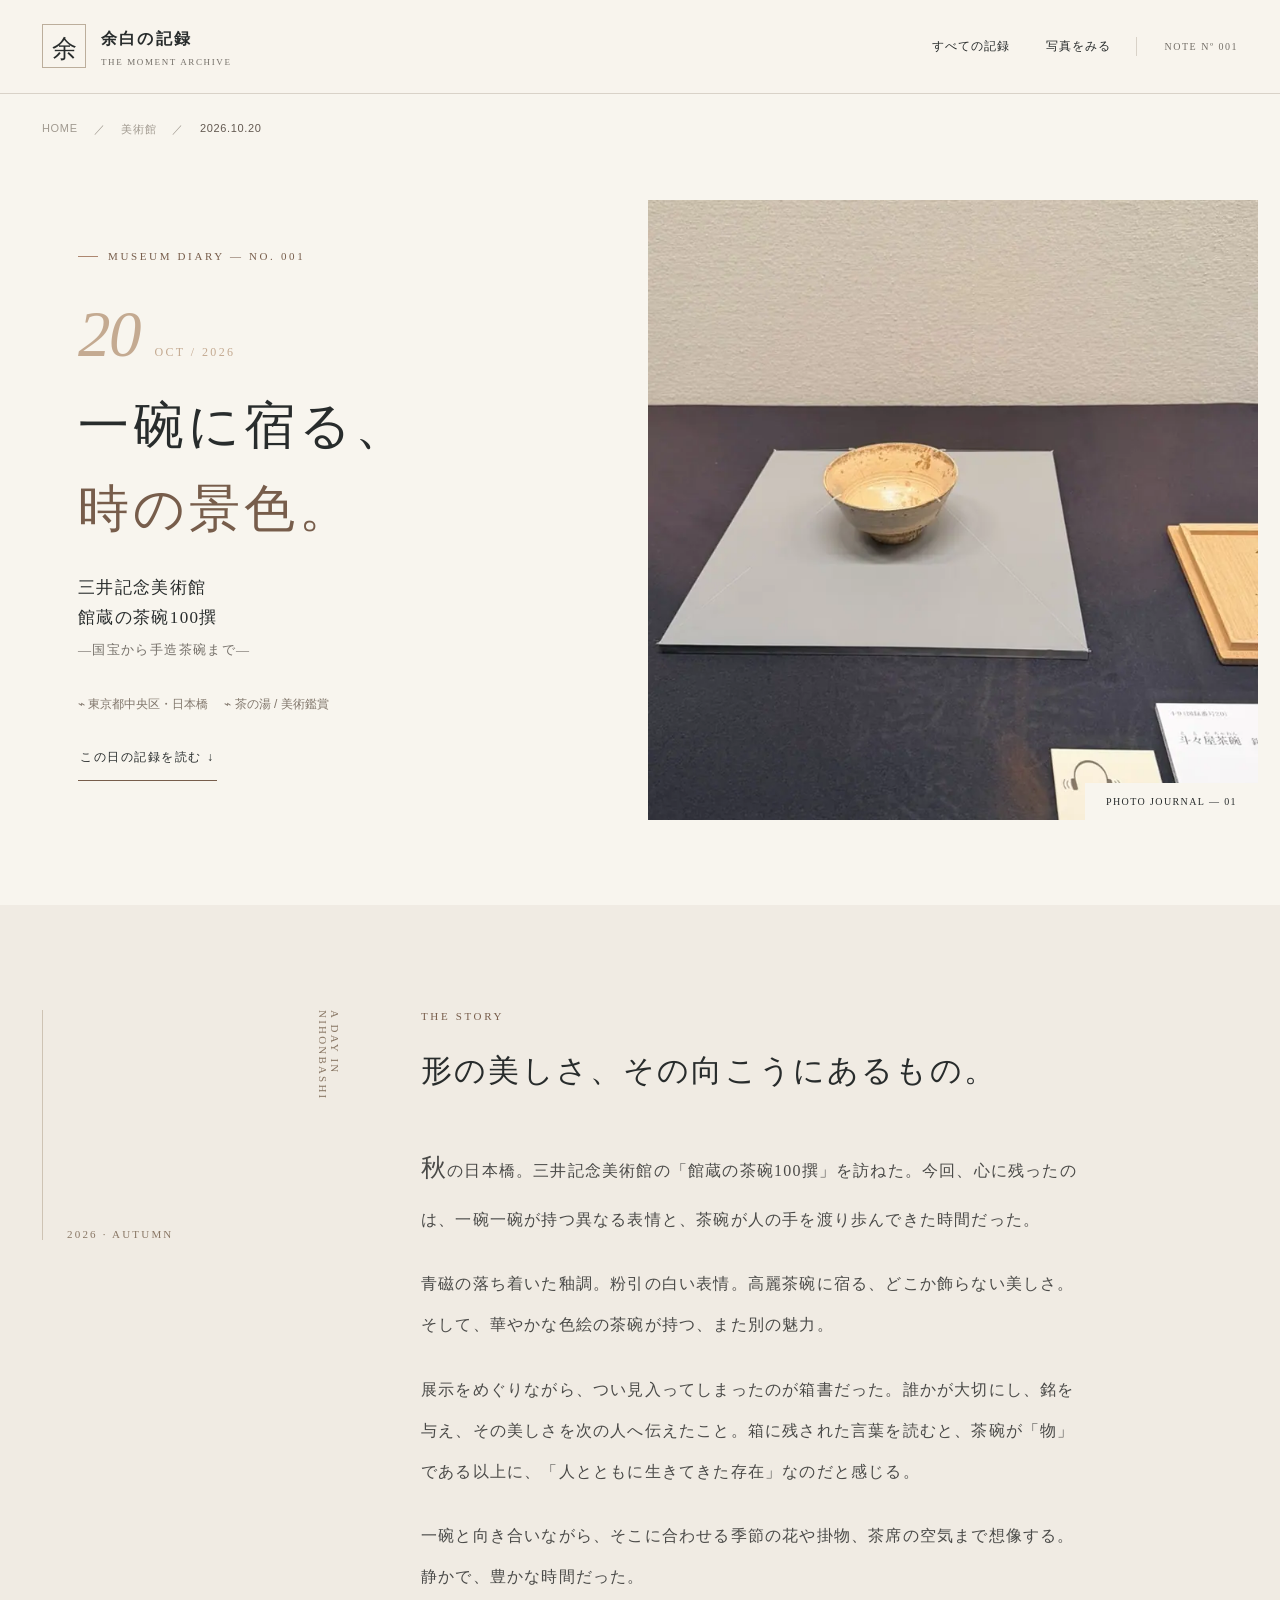
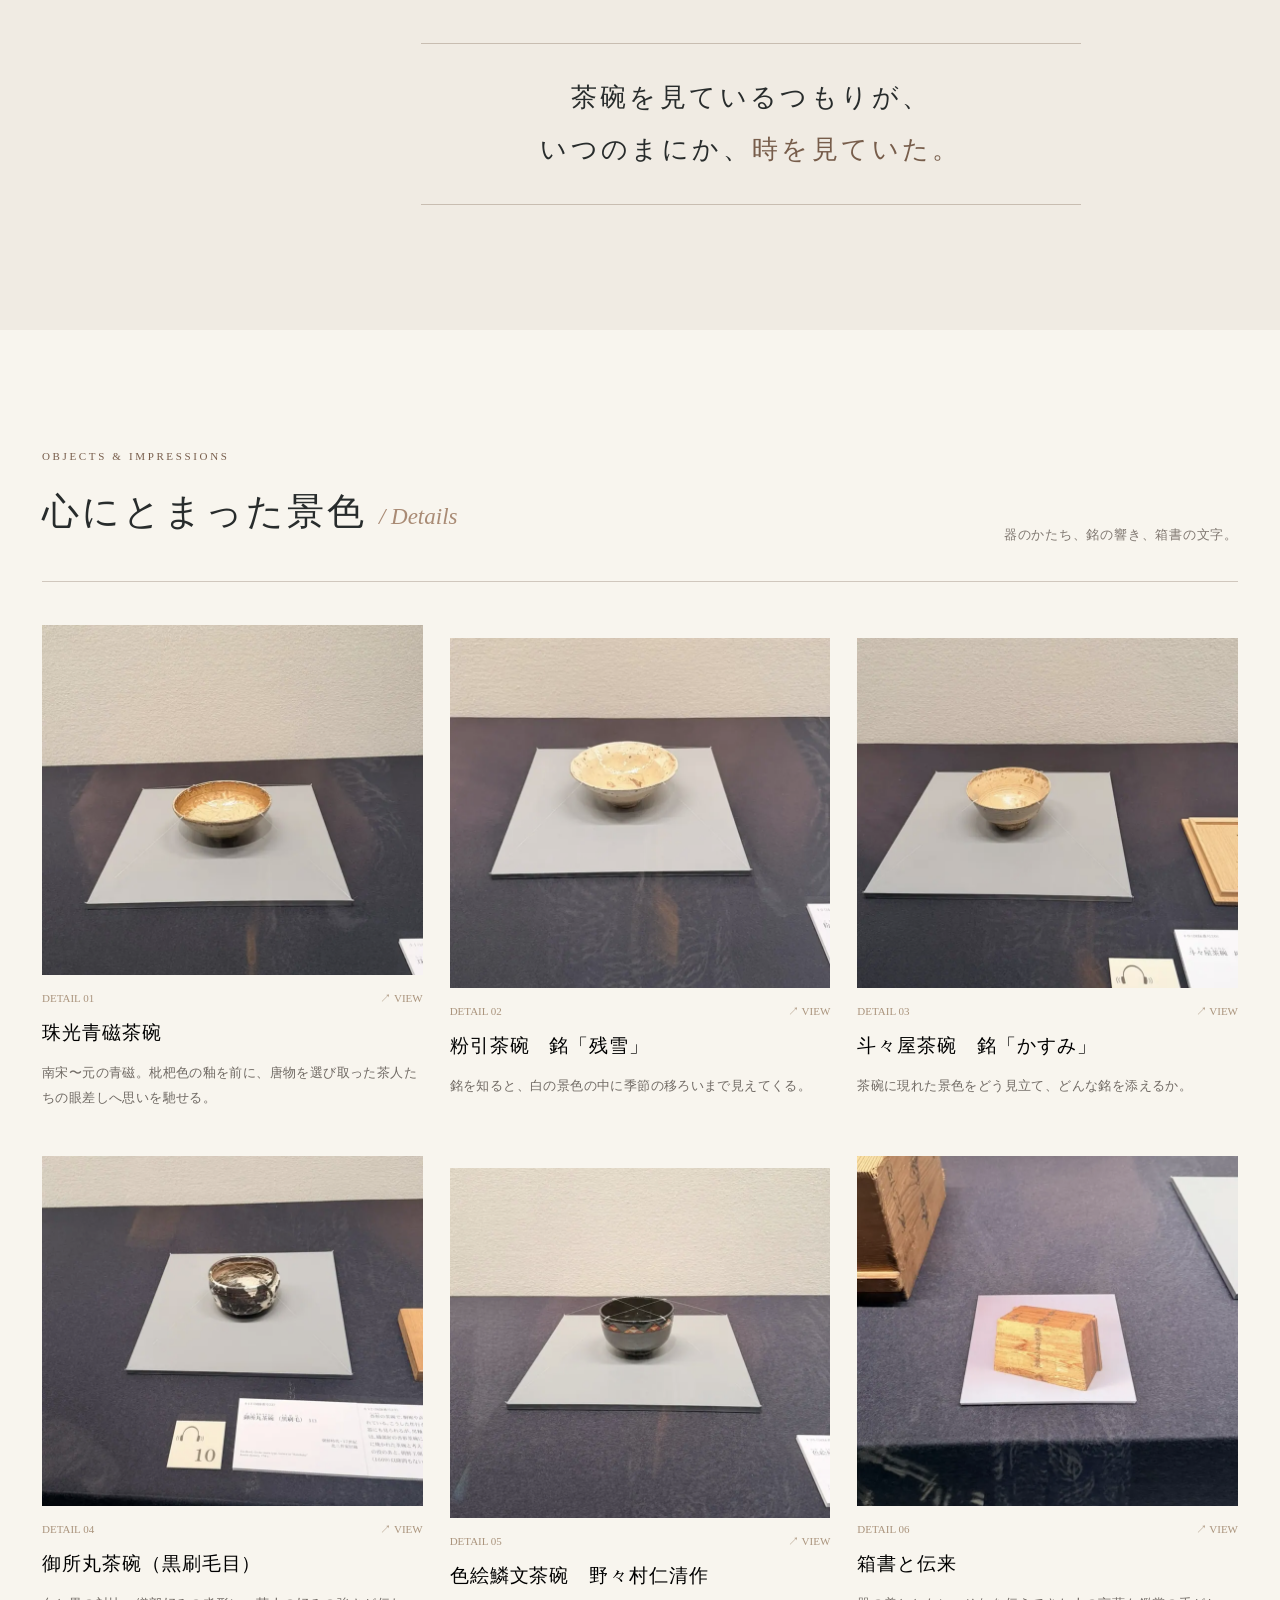
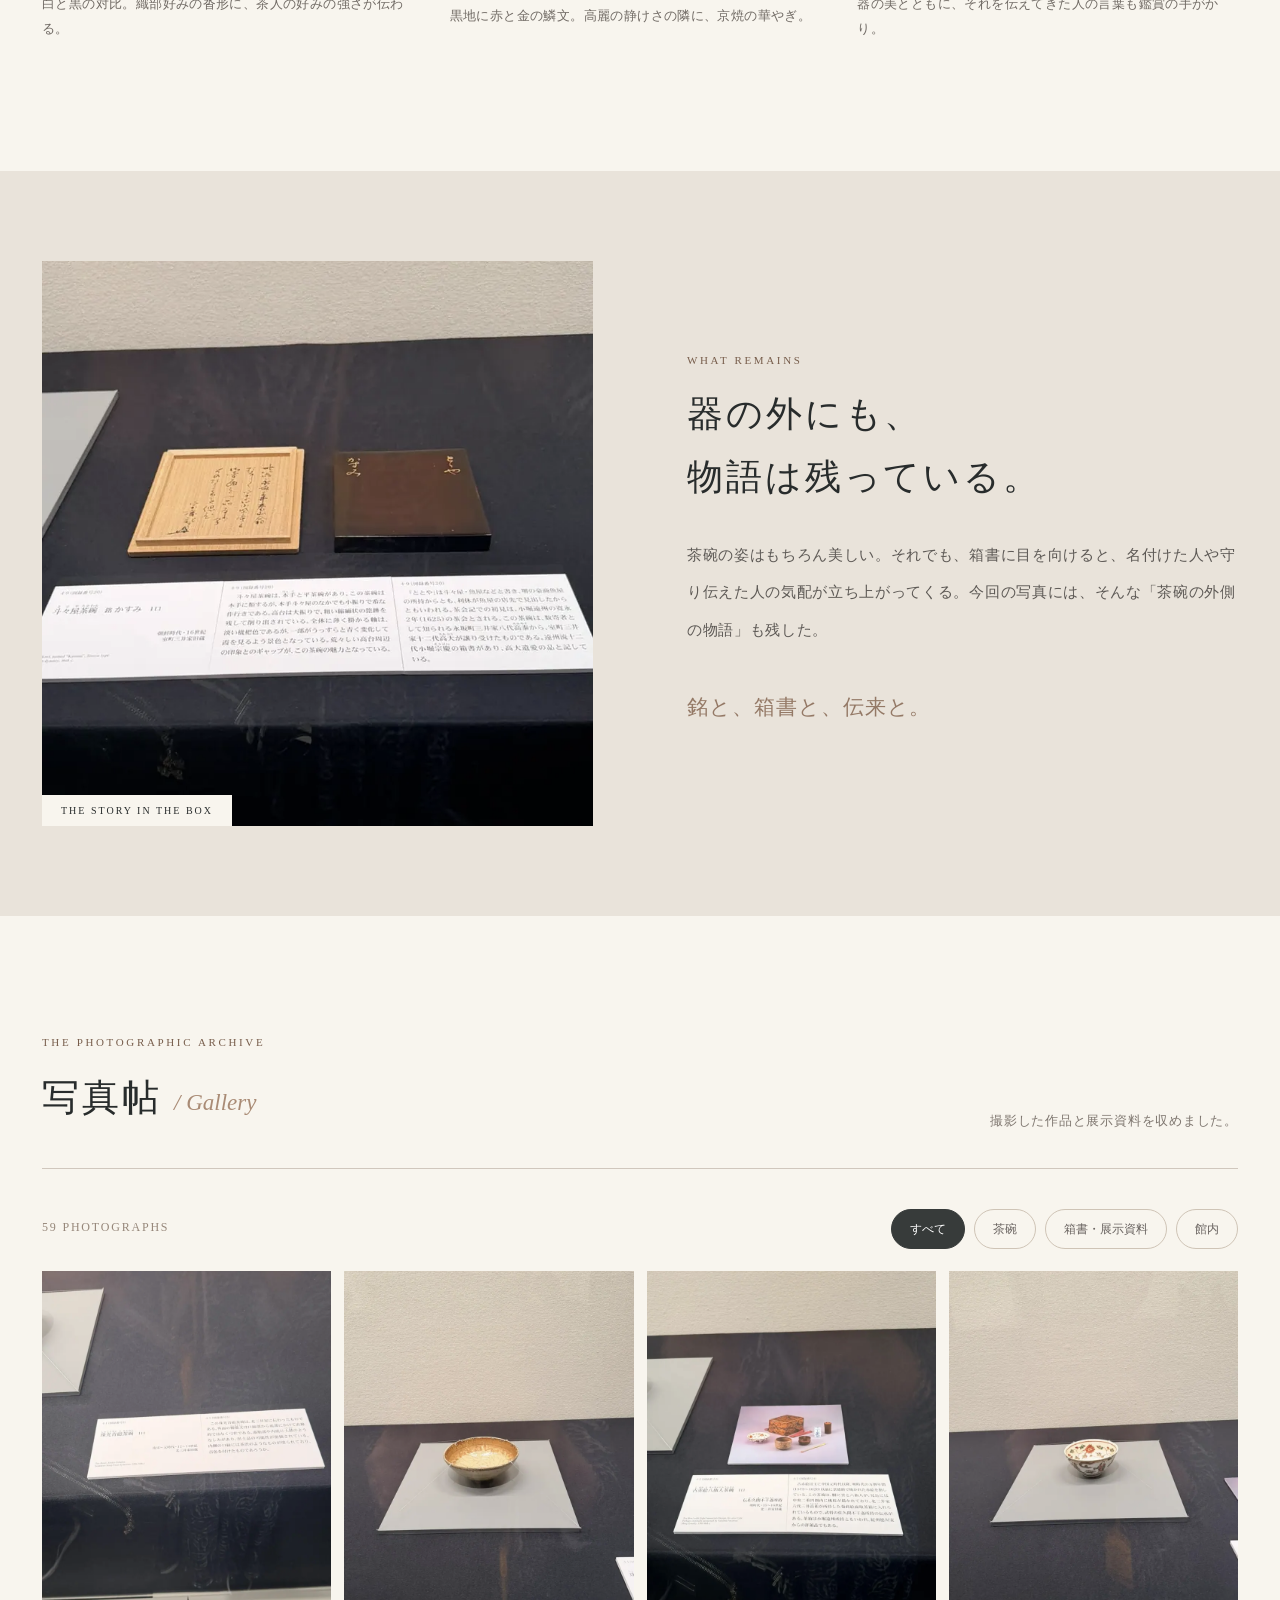
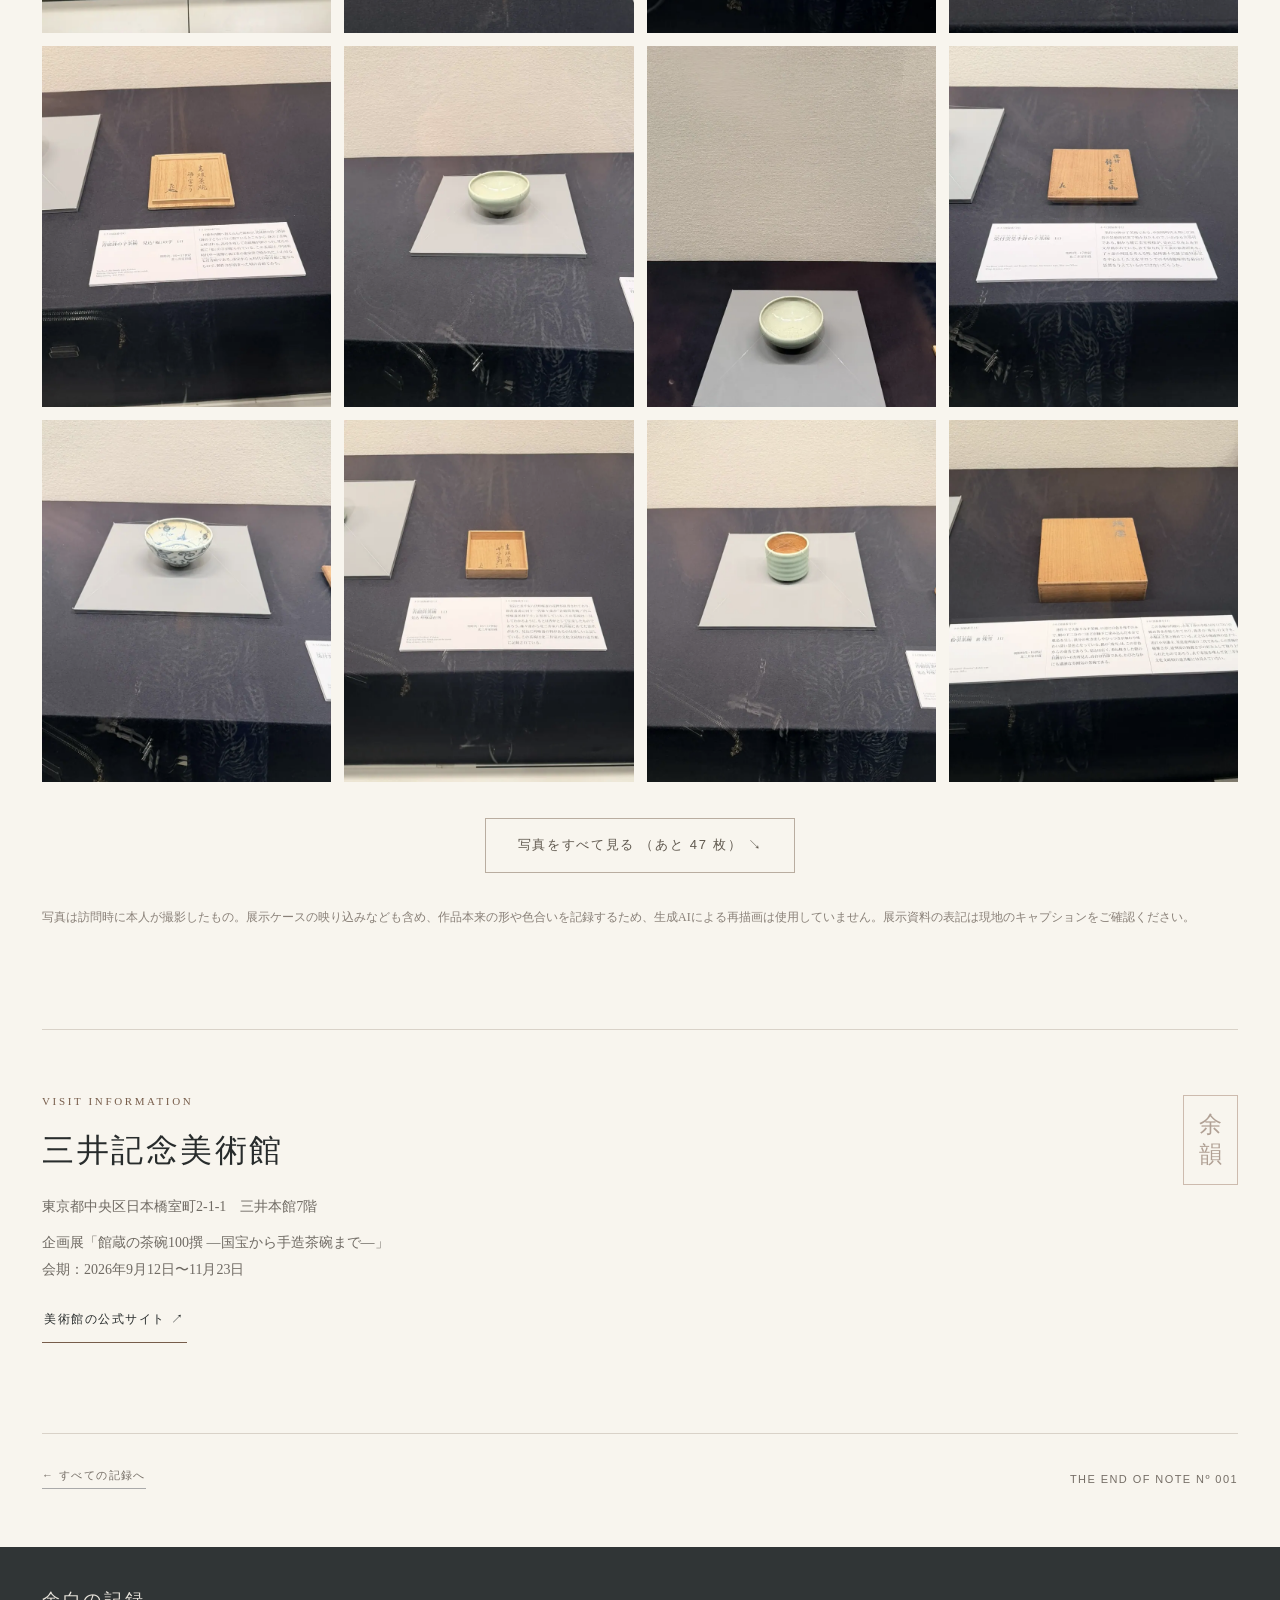
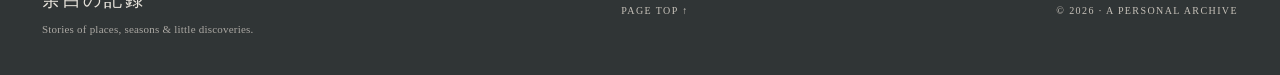
==== stories/mitsui-museum-2026-10-20.html @ 65b45ebf "三井記念美術館 館蔵の茶碗100撰 の訪問記（写真59枚・解説札から作品名を確認） Co-Authored-By: Claude Fable 5.1 <noreply@anthropic.com>" ====
<!doctype html>
<html lang="ja">
<head>
<meta charset="utf-8"><meta name="viewport" content="width=device-width,initial-scale=1">
<meta name="theme-color" content="#f8f5ee">
<meta name="description" content="2026年10月20日、三井記念美術館「館蔵の茶碗100撰」を訪れた日の記録。茶碗の景色と箱書の余韻を写真でたどります。">
<title>三井記念美術館｜一碗に宿る、時の景色。— 余白の記録</title>
<link rel="stylesheet" href="../styles.css">
</head>
<body data-page="story" data-base="../">
<div class="progress-line" aria-hidden="true"></div>
<header class="site-header"><a class="brand" href="../index.html"><span class="brand-mark">余</span><span><b>余白の記録</b><small>THE MOMENT ARCHIVE</small></span></a><nav class="site-nav"><a href="../index.html#records">すべての記録</a><a href="#gallery">写真をみる</a></nav><span class="nav-edition">NOTE Nº 001</span></header>
<main>
 <div class="breadcrumb wrap"><a href="../index.html">HOME</a><span>／</span><a href="../index.html#records">美術館</a><span>／</span><b>2026.10.20</b></div>
 <section class="article-hero wrap"><div class="article-copy"><p class="eyebrow"><span class="eyebrow-rule"></span> MUSEUM DIARY — NO. 001</p><p class="article-date">20 <span>OCT / 2026</span></p><h1>一碗に宿る、<br><em>時の景色。</em></h1><p class="article-subtitle">三井記念美術館<br>館蔵の茶碗100撰<br><span>―国宝から手造茶碗まで―</span></p><div class="article-details"><span>⌁ 東京都中央区・日本橋</span><span>⌁ 茶の湯 / 美術鑑賞</span></div><a class="ink-link" href="#essay">この日の記録を読む ↓</a></div><div class="article-cover"><img src="../assets/design/hero.webp" alt="茶碗の佇まいを写した美術館の写真"><span class="photo-index">PHOTO JOURNAL — 01</span></div></section>
 <section class="essay-section" id="essay"><div class="essay-inner wrap"><aside class="essay-aside"><span class="vertical-label">A DAY IN NIHONBASHI</span><span>2026 · AUTUMN</span></aside><article class="essay-text"><p class="overline">THE STORY</p><h2>形の美しさ、その向こうにあるもの。</h2><p class="drop">秋の日本橋。三井記念美術館の「館蔵の茶碗100撰」を訪ねた。今回、心に残ったのは、一碗一碗が持つ異なる表情と、茶碗が人の手を渡り歩んできた時間だった。</p><p>青磁の落ち着いた釉調。粉引の白い表情。高麗茶碗に宿る、どこか飾らない美しさ。そして、華やかな色絵の茶碗が持つ、また別の魅力。</p><p>展示をめぐりながら、つい見入ってしまったのが箱書だった。誰かが大切にし、銘を与え、その美しさを次の人へ伝えたこと。箱に残された言葉を読むと、茶碗が「物」である以上に、「人とともに生きてきた存在」なのだと感じる。</p><p>一碗と向き合いながら、そこに合わせる季節の花や掛物、茶席の空気まで想像する。静かで、豊かな時間だった。</p><blockquote>茶碗を見ているつもりが、<br>いつのまにか、<em>時を見ていた。</em></blockquote></article></div></section>
 <section class="highlights wrap" id="highlights"><div class="section-top"><div><p class="overline">OBJECTS & IMPRESSIONS</p><h2>心にとまった景色 <span class="latin-italic">/ Details</span></h2></div><p class="section-note">器のかたち、銘の響き、箱書の文字。</p></div><div id="highlightGrid" class="highlight-grid"></div></section>
 <section class="quiet-interlude"><div class="wrap interlude-inner"><div class="interlude-photo"><img src="../assets/design/box.webp" alt="展示されていた箱書と解説"><span>THE STORY IN THE BOX</span></div><div class="interlude-copy"><p class="overline">WHAT REMAINS</p><h2>器の外にも、<br>物語は残っている。</h2><p>茶碗の姿はもちろん美しい。それでも、箱書に目を向けると、名付けた人や守り伝えた人の気配が立ち上がってくる。今回の写真には、そんな「茶碗の外側の物語」も残した。</p><p class="interlude-calligraphy">銘と、箱書と、伝来と。</p></div></div></section>
 <section class="gallery-section wrap" id="gallery"><div class="section-top"><div><p class="overline">THE PHOTOGRAPHIC ARCHIVE</p><h2>写真帖 <span class="latin-italic">/ Gallery</span></h2></div><p class="section-note">撮影した作品と展示資料を収めました。</p></div><div class="gallery-topline"><p><span id="photoCount">—</span> PHOTOGRAPHS</p><div class="category-nav gallery-filters" id="galleryFilters" role="group" aria-label="写真を絞り込み"><button class="pill active" data-photo-filter="all" aria-pressed="true">すべて</button><button class="pill" data-photo-filter="bowl" aria-pressed="false">茶碗</button><button class="pill" data-photo-filter="box" aria-pressed="false">箱書・展示資料</button><button class="pill" data-photo-filter="place" aria-pressed="false">館内</button></div></div><div id="galleryGrid" class="gallery-grid"></div><button id="showAllPhotos" type="button" class="load-more">写真をすべて見る <span id="remainingCount"></span> ↘</button><p class="gallery-note">写真は訪問時に本人が撮影したもの。展示ケースの映り込みなども含め、作品本来の形や色合いを記録するため、生成AIによる再描画は使用していません。展示資料の表記は現地のキャプションをご確認ください。</p></section>
 <section class="visit-foot wrap"><div><p class="overline">VISIT INFORMATION</p><h2>三井記念美術館</h2><p>東京都中央区日本橋室町2-1-1　三井本館7階</p><p>企画展「館蔵の茶碗100撰 ―国宝から手造茶碗まで―」<br>会期：2026年9月12日〜11月23日</p><a class="ink-link" href="https://www.mitsui-museum.jp/" target="_blank" rel="noopener noreferrer">美術館の公式サイト ↗</a></div><p class="visit-hanko">余<br>韻</p></section>
 <nav class="article-bottom-nav wrap" aria-label="記事ナビゲーション"><a href="../index.html#records">← すべての記録へ</a><span>THE END OF NOTE Nº 001</span></nav>
</main>
<footer class="site-footer"><div class="wrap footer-inner"><div><b>余白の記録</b><p>Stories of places, seasons & little discoveries.</p></div><a href="#" onclick="window.scrollTo({top:0,behavior:'smooth'});return false">PAGE TOP ↑</a><small>© 2026 · A PERSONAL ARCHIVE</small></div></footer>
<dialog id="photoDialog" class="photo-dialog" aria-label="写真を拡大して見る"><div class="dialog-shell"><div class="dialog-top"><span id="lightboxCaption">PHOTO</span><button id="closeDialog" type="button" class="dialog-close" aria-label="閉じる">✕</button></div><div class="dialog-photo"><button type="button" id="previousPhoto" class="nav-photo prev" aria-label="前の写真">‹</button><img id="lightboxImage" alt="拡大写真"><button type="button" id="nextPhoto" class="nav-photo next" aria-label="次の写真">›</button></div><div class="dialog-bottom"><p id="lightboxTitle"></p><span id="lightboxNumber"></span></div></div></dialog>
<script src="../data/entries.js"></script><script src="../app.js"></script>
</body></html>
---- styles.css ----
@charset "UTF-8";
:root{--paper:#f8f5ee;--paper-dim:#f0ebe2;--ink:#282c2c;--muted:#746f68;--brown:#775d4b;--wine:#574d55;--line:#d9d2c8;--accent:#ad8770;--serif:"Hiragino Mincho ProN","Yu Mincho","Noto Serif JP",serif;--sans:"Hiragino Kaku Gothic ProN","Yu Gothic",Meiryo,sans-serif;--max:1216px}
*{box-sizing:border-box}html{scroll-behavior:smooth}body{margin:0;background:var(--paper);color:var(--ink);font-family:var(--sans);font-size:15px;line-height:1.9;-webkit-font-smoothing:antialiased}img{display:block;max-width:100%}a{color:inherit;text-decoration:none}button{font:inherit}button:focus-visible,a:focus-visible{outline:2px solid var(--brown);outline-offset:5px}h1,h2,h3,p,figure{margin:0}h1,h2,h3{font-family:var(--serif);font-weight:500}::selection{background:#ddcab5}em{font-style:normal;color:var(--brown)}.wrap{width:min(calc(100% - 84px),var(--max));margin-inline:auto}.progress-line{position:fixed;height:2px;background:var(--accent);width:0;left:0;top:0;z-index:200;transition:width .15s ease}
.site-header{height:94px;padding-inline:max(42px,calc((100vw - var(--max))/2));display:flex;align-items:center;gap:22px;border-bottom:1px solid var(--line);background:rgba(248,245,238,.95);position:relative;z-index:5}.brand{display:flex;align-items:center;gap:15px}.brand-mark{font-family:var(--serif);font-size:25px;width:44px;height:44px;border:1px solid #bcae9c;display:grid;place-items:center}.brand b{display:block;font-family:var(--serif);font-weight:600;letter-spacing:.14em;font-size:16px;white-space:nowrap}.brand small{font-family:Georgia,serif;font-size:9px;letter-spacing:.18em;display:block;line-height:1.3;color:var(--muted);margin-top:2px}.site-nav{margin-left:auto;display:flex;gap:36px;font-size:12px;letter-spacing:.08em}.site-nav a:hover{color:var(--brown)}.nav-edition{border-left:1px solid var(--line);padding-left:28px;margin-left:3px;font-size:10px;letter-spacing:.15em;color:var(--muted);font-family:Georgia,serif;white-space:nowrap}.eyebrow,.overline{letter-spacing:.24em;color:var(--brown);font:11px Georgia,serif}.eyebrow{display:flex;align-items:center;gap:10px}.eyebrow-rule{width:20px;height:1px;background:var(--accent)}.hero-script,.latin-italic{font-style:italic;font-family:Georgia,"Times New Roman",serif;font-weight:400;color:#a98b75}
.home-hero{display:grid;grid-template-columns:1.05fr .95fr;gap:70px;align-items:center;padding-block:86px 95px;min-height:666px}.hero-copy{padding-left:45px}.hero-script{font-size:18px;margin-top:60px;margin-bottom:17px}.hero-copy h1{font-size:clamp(35px,3.65vw,54px);line-height:1.7;letter-spacing:.08em;white-space:nowrap}.hero-copy h1 em{border-bottom:1px solid #c6ab98;padding-bottom:6px}.hero-lead{font-family:var(--serif);font-size:15px;line-height:2.45;color:#676560;margin-top:34px;letter-spacing:.075em}.ink-link{display:inline-flex;align-items:center;gap:40px;border-bottom:1px solid var(--brown);padding:4px 2px 11px;font-size:12px;letter-spacing:.13em;margin-top:39px}.ink-link:hover{gap:50px;transition:gap .2s}.hero-picture{position:relative;padding:17px 18px 0 0}.hero-picture:before{content:"";position:absolute;top:0;bottom:40px;left:18px;right:0;border:1px solid #cabfaf;z-index:-1}.hero-picture img{width:100%;height:505px;object-fit:cover;object-position:center 49%;filter:saturate(.82)}.hero-picture figcaption{display:flex;justify-content:space-between;font:10px Georgia,serif;color:var(--muted);letter-spacing:.16em;margin-top:16px}
.soft-rule{display:flex;align-items:center;justify-content:space-between;color:#ab9c8f;font-family:var(--serif);font-size:11px;letter-spacing:.24em;border-top:1px solid var(--line);padding-top:11px}.soft-rule span:nth-child(2){font-size:16px}.intro-section{display:grid;grid-template-columns:1fr 2fr;gap:60px;padding-block:115px 130px}.intro-section h2{font-size:clamp(30px,3vw,43px);line-height:1.7;letter-spacing:.11em}.intro-section p:last-child{font-family:var(--serif);color:var(--muted);line-height:2.3;letter-spacing:.06em;max-width:660px;margin-top:24px}.archive-section{background:var(--paper-dim);padding-block:100px 120px}.section-top{display:flex;align-items:end;justify-content:space-between;gap:20px;border-bottom:1px solid #d0c7bd;padding-bottom:34px}.section-top h2{font-size:37px;letter-spacing:.08em;margin-top:15px}.section-top h2 span{font-size:23px;letter-spacing:0}.section-note{color:#7f7770;font-family:var(--serif);font-size:13px;letter-spacing:.06em}.category-nav{display:flex;gap:9px;flex-wrap:wrap;padding-block:25px 40px}.pill{border:1px solid #cfc4b6;background:transparent;color:#68625f;padding:8px 18px;cursor:pointer;border-radius:50px;font-size:12px;min-height:38px}.pill:hover,.pill.active{background:#373b3a;color:#fff;border-color:#373b3a}.pill .count{font:10px Georgia,serif;margin-left:9px;opacity:.6}.story-cards{display:grid;grid-template-columns:minmax(0,1fr);gap:28px}.story-card{display:grid;grid-template-columns:52% 48%;background:#faf7f0;min-height:438px;border:1px solid #ddd6ce;overflow:hidden;transition:transform .25s,box-shadow .25s}.story-card:hover{transform:translateY(-4px);box-shadow:0 16px 36px #453d3520}.story-card-image{overflow:hidden;position:relative}.story-card-image:after{content:"";position:absolute;inset:0;border:10px solid #fff0;pointer-events:none}.story-card img{width:100%;height:100%;object-fit:cover;object-position:center;filter:saturate(.85);transition:transform .7s}.story-card:hover img{transform:scale(1.04)}.story-card-copy{padding:48px 54px;display:flex;flex-direction:column;justify-content:center}.story-number{font:11px Georgia,serif;letter-spacing:.13em;color:var(--brown)}.story-card h3{font-size:35px;letter-spacing:.06em;margin-top:21px;line-height:1.6}.story-card-sub{font-family:var(--serif);color:#766e67;margin-top:5px;font-size:14px}.story-card-excerpt{color:#77716b;margin-top:27px;font:14px/2 var(--serif)}.story-card-bottom{display:flex;align-items:center;justify-content:space-between;margin-top:40px;border-top:1px solid var(--line);padding-top:18px;font:11px Georgia,serif;letter-spacing:.12em}.story-card-bottom span:last-child{font-size:24px;color:var(--brown)}.empty-state{text-align:center;background:var(--paper);padding:80px 20px;border:1px solid var(--line)}.empty-state span{font-size:34px;color:#b8a390}.empty-state p{font-family:var(--serif);font-size:23px;margin:12px}.empty-state small{color:var(--muted)}.next-section{display:flex;align-items:center;gap:50px;padding-block:110px 120px}.next-symbol{width:115px;height:115px;border:1px solid #bcb1a6;border-radius:50%;display:grid;place-items:center;font-size:36px;color:#af9986;flex:none}.next-section h2{margin:9px 0 8px;font-size:29px}.next-section p:last-child{color:var(--muted);font-family:var(--serif)}.next-number{margin-left:auto;color:#bdac9d;font:italic 34px Georgia,serif}.site-footer{background:#303536;color:#e8e4dc;padding-block:40px}.footer-inner{display:flex;justify-content:space-between;align-items:center;gap:15px}.footer-inner b{font:18px var(--serif);letter-spacing:.15em}.footer-inner p{font:11px Georgia,serif;color:#aba8a3;margin-top:7px;letter-spacing:.02em}.footer-inner a,.footer-inner small{font:10px Georgia,serif;letter-spacing:.14em;color:#c6c1b9}
.breadcrumb{display:flex;gap:16px;padding-block:28px;font:11px Georgia,var(--sans),sans-serif;letter-spacing:.06em;color:#a19a90}.breadcrumb b{font-weight:400;color:#635951}.article-hero{display:grid;grid-template-columns:49% 51%;gap:20px;min-height:615px;padding-block:35px 85px}.article-copy{padding:50px 20px 20px 36px}.article-date{font:italic 65px Georgia,serif;letter-spacing:-.025em;color:#c4aa91;margin-top:40px;line-height:1}.article-date span{font:12px Georgia,serif;letter-spacing:.2em;font-style:normal}.article-copy h1{font-size:clamp(37px,4vw,57px);line-height:1.62;letter-spacing:.08em;margin:18px 0 22px}.article-subtitle{font-family:var(--serif);font-size:17px;line-height:1.8;letter-spacing:.08em}.article-subtitle span{font-size:13px;color:var(--muted)}.article-details{display:flex;gap:16px;margin-top:28px;flex-wrap:wrap;color:#80766b;font-size:12px}.article-copy .ink-link{margin-top:27px}.article-cover{position:relative;align-self:stretch;max-height:620px}.article-cover img{width:100%;height:100%;object-fit:cover;object-position:center 47%}.photo-index{position:absolute;bottom:0;right:0;background:var(--paper);padding:13px 21px;font:10px Georgia,serif;letter-spacing:.14em}
.essay-section{background:#f0ebe3;padding:105px 0 125px}.essay-inner{display:grid;grid-template-columns:25% 1fr;gap:80px}.essay-aside{border-left:1px solid #cec3b4;display:flex;flex-direction:column;justify-content:space-between;padding-left:24px;font:11px Georgia,serif;letter-spacing:.2em;color:#897765;max-height:230px}.vertical-label{writing-mode:vertical-rl;height:125px}.essay-text{max-width:760px;padding-right:100px}.essay-text h2{font-size:31px;letter-spacing:.07em;margin:20px 0 35px}.essay-text>p:not(.overline){font-family:var(--serif);font-size:16px;line-height:2.55;color:#4a4a48;letter-spacing:.075em;margin-bottom:24px}.essay-text .drop:first-letter{font-size:25px}.essay-text blockquote{margin:45px 0 0;padding:28px 10px;border-top:1px solid #c8bdb1;border-bottom:1px solid #c8bdb1;text-align:center;font:26px/2 var(--serif);letter-spacing:.13em}.highlights{padding-block:120px 130px}.highlight-grid{display:grid;grid-template-columns:repeat(3,1fr);gap:45px 27px;padding-top:43px}.highlight-card{cursor:pointer}.highlight-media{height:350px;overflow:hidden;background:#ede6de}.highlight-media img{width:100%;height:100%;object-fit:cover;transition:transform .5s;filter:saturate(.9)}.highlight-card:hover img{transform:scale(1.05)}.highlight-meta{display:flex;justify-content:space-between;gap:10px;align-items:baseline;margin-top:16px;color:#aa947d;font:11px Georgia,serif}.highlight-title{font-size:19px;margin:9px 0 10px;letter-spacing:.05em}.highlight-desc{font:13px/1.9 var(--serif);color:#706a64;letter-spacing:.03em}.quiet-interlude{background:#e9e3da;padding-block:90px}.interlude-inner{display:grid;grid-template-columns:1fr 1fr;gap:94px;align-items:center}.interlude-photo{position:relative}.interlude-photo img{width:100%;max-height:565px;object-fit:cover;filter:saturate(.82)}.interlude-photo span{position:absolute;bottom:0;left:0;background:var(--paper);padding:10px 19px;font:10px Georgia,serif;letter-spacing:.2em}.interlude-copy h2{font-size:36px;line-height:1.75;letter-spacing:.08em;margin:17px 0 28px}.interlude-copy>p:not(.overline){font:15px/2.5 var(--serif);letter-spacing:.045em;color:#5d5955}.interlude-copy .interlude-calligraphy{margin-top:32px;font-size:21px!important;color:#947966!important}
.gallery-section{padding-block:120px 100px}.gallery-topline{display:flex;align-items:center;justify-content:space-between;gap:16px;margin-top:15px}.gallery-topline>p{font:12px Georgia,serif;letter-spacing:.15em;color:#96877a}.gallery-filters{padding-bottom:22px}.gallery-grid{display:grid;grid-template-columns:repeat(4,1fr);gap:13px}.gallery-tile{border:0;background:#eee8df;cursor:pointer;padding:0;text-align:left;overflow:hidden;position:relative;aspect-ratio:4/5;display:block}.gallery-tile img{width:100%;height:100%;object-fit:cover;filter:saturate(.87);transition:transform .4s}.gallery-tile:hover img{transform:scale(1.05)}.gallery-tile .tile-caption{position:absolute;bottom:0;left:0;right:0;padding:45px 14px 12px;background:linear-gradient(transparent,#151515b5);color:#fff;font-size:11px;line-height:1.6;opacity:0;transition:opacity .2s}.gallery-tile:hover .tile-caption,.gallery-tile:focus-visible .tile-caption{opacity:1}.gallery-tile:after{content:'↗';position:absolute;right:13px;top:10px;color:#fff;text-shadow:0 1px 2px #333;opacity:0;transition:opacity .2s}.gallery-tile:hover:after{opacity:1}.load-more{display:block;margin:36px auto 0;border:1px solid #b9ada0;background:transparent;color:#60594f;font-size:13px;letter-spacing:.13em;padding:14px 32px;cursor:pointer}.load-more:hover{background:var(--ink);color:white}.gallery-note{font:12px/2 var(--serif);margin-top:32px;color:#898078}.visit-foot{display:flex;justify-content:space-between;gap:20px;border-top:1px solid var(--line);padding-block:65px 90px}.visit-foot h2{font-size:32px;letter-spacing:.08em;margin:13px 0}.visit-foot p:not(.overline){font:14px/1.9 var(--serif);color:#6f6a63;margin-bottom:10px}.visit-foot .ink-link{margin-top:11px}.visit-hanko{font:23px/1.3 var(--serif)!important;color:#b0a094!important;border:1px solid #cdbbae;padding:14px 15px;align-self:start}.article-bottom-nav{display:flex;justify-content:space-between;align-items:center;border-top:1px solid var(--line);padding-block:34px 58px;font:11px Georgia,var(--sans),sans-serif;color:#756e66;letter-spacing:.13em}.article-bottom-nav a{border-bottom:1px solid #aaa;padding-bottom:5px}
.photo-dialog{position:fixed;inset:0;max-width:100vw;max-height:100vh;width:100%;height:100%;border:none;padding:0;background:#201f20f5;color:#f5f1e9}.photo-dialog::backdrop{background:#111d}.dialog-shell{height:100%;display:flex;flex-direction:column;padding:16px 40px 18px;gap:10px}.dialog-top,.dialog-bottom{display:flex;justify-content:space-between;align-items:center}.dialog-top{font:11px Georgia,serif;letter-spacing:.13em;color:#ddd4c9}.dialog-close{color:#fff;background:transparent;font-size:22px;border:0;cursor:pointer;padding:5px 12px}.dialog-photo{display:flex;align-items:center;justify-content:center;flex:1;min-height:0;gap:20px}.dialog-photo img{height:100%;max-height:calc(100vh - 140px);width:auto;max-width:calc(100vw - 190px);object-fit:contain}.nav-photo{font:45px Georgia,serif;color:white;background:transparent;border:0;cursor:pointer;padding:10px}.dialog-bottom p{font-family:var(--serif);font-size:13px}.dialog-bottom span{font:12px Georgia,serif;color:#c8beb3}
@media(min-width:1600px){.home-hero{min-height:760px}}@media(max-width:1000px){.wrap{width:min(calc(100% - 50px),var(--max))}.site-header{padding-inline:25px}.hero-copy{padding-left:0}.home-hero{gap:34px}.hero-copy h1{font-size:34px}.hero-picture img{height:435px}.story-card-copy{padding:30px}.article-copy{padding-left:0}.essay-text{padding-right:0}.interlude-inner{gap:40px}.gallery-grid{grid-template-columns:repeat(3,1fr)}}
@media(max-width:700px){.wrap{width:calc(100% - 38px)}.site-header{height:78px;padding-inline:19px}.brand-mark{width:39px;height:39px;font-size:21px}.brand b{font-size:13px}.brand small{font-size:8px}.site-nav{gap:17px;font-size:11px}.site-nav a:first-child{display:none}.nav-edition{display:none}.home-hero{display:flex;flex-direction:column;gap:42px;min-height:unset;padding:49px 0 45px}.hero-copy{width:100%}.eyebrow{font-size:9px;letter-spacing:.15em}.hero-script{margin:36px 0 12px;font-size:16px}.hero-copy h1{font-size:clamp(28px,7vw,41px);line-height:1.68;letter-spacing:.035em;white-space:normal}.hero-lead{margin-top:20px;font-size:13px;line-height:2.2}.hero-picture{width:100%;padding:10px 11px 0 0}.hero-picture img{height:auto;aspect-ratio:1.08;object-fit:cover}.hero-picture:before{left:11px;bottom:26px}.soft-rule{font-size:9px}.intro-section{grid-template-columns:1fr;gap:20px;padding-block:80px}.intro-section h2{font-size:29px}.intro-section p:last-child{font-size:14px}.archive-section{padding-block:67px 80px}.section-top{display:block;padding-bottom:20px}.section-top h2{font-size:29px}.section-top h2 span{font-size:19px}.section-note{margin-top:8px;font-size:12px}.category-nav{padding:22px 0 24px;gap:7px}.pill{padding:7px 12px;font-size:11px}.story-card{display:block}.story-card-image{height:270px}.story-card-copy{padding:24px 24px 30px}.story-card h3{font-size:25px}.story-card-excerpt{margin-top:13px}.story-card-bottom{margin-top:24px}.next-section{padding:70px 0 85px;gap:18px}.next-symbol{width:68px;height:68px;font-size:24px}.next-section h2{font-size:22px}.next-section p:last-child{font-size:12px}.next-number{display:none}.footer-inner{align-items:flex-start;flex-wrap:wrap}.footer-inner small{width:100%}.breadcrumb{padding:18px 0;font-size:10px}.article-hero{display:flex;flex-direction:column;gap:35px;min-height:unset;padding-block:16px 56px}.article-copy{padding:0}.article-date{font-size:50px;margin-top:30px}.article-copy h1{font-size:39px;margin:15px 0}.article-subtitle{font-size:15px}.article-details{margin-top:17px}.article-cover{height:340px}.essay-section{padding:70px 0 80px}.essay-inner{display:block}.essay-aside{display:none}.essay-text h2{font-size:25px}.essay-text>p:not(.overline){font-size:14px;line-height:2.4}.essay-text blockquote{font-size:20px}.highlights{padding-block:75px}.highlight-grid{grid-template-columns:repeat(2,1fr);gap:24px 13px;padding-top:28px}.highlight-media{height:auto;aspect-ratio:4/5}.highlight-title{font-size:15px}.highlight-desc{font-size:12px;line-height:1.75}.quiet-interlude{padding-block:70px}.interlude-inner{display:flex;flex-direction:column;gap:38px}.interlude-photo{width:100%}.interlude-copy h2{font-size:28px}.interlude-copy>p:not(.overline){font-size:13px}.gallery-section{padding-block:80px 65px}.gallery-topline{display:block}.gallery-topline>p{margin-top:15px}.gallery-filters{padding-block:13px 20px}.gallery-grid{grid-template-columns:repeat(2,minmax(0,1fr));gap:9px}.gallery-note{font-size:11px}.visit-foot{padding-block:45px 55px}.visit-foot h2{font-size:26px}.visit-foot p:not(.overline){font-size:12px}.article-bottom-nav{font-size:9px}.dialog-shell{padding:12px}.dialog-photo{gap:0}.dialog-photo img{max-width:calc(100vw - 86px);max-height:calc(100vh - 112px)}.nav-photo{font-size:32px;padding:5px}.dialog-bottom p{font-size:12px}}
@media(prefers-reduced-motion:reduce){html{scroll-behavior:auto}*,*:before,*:after{transition:none!important;animation:none!important}}
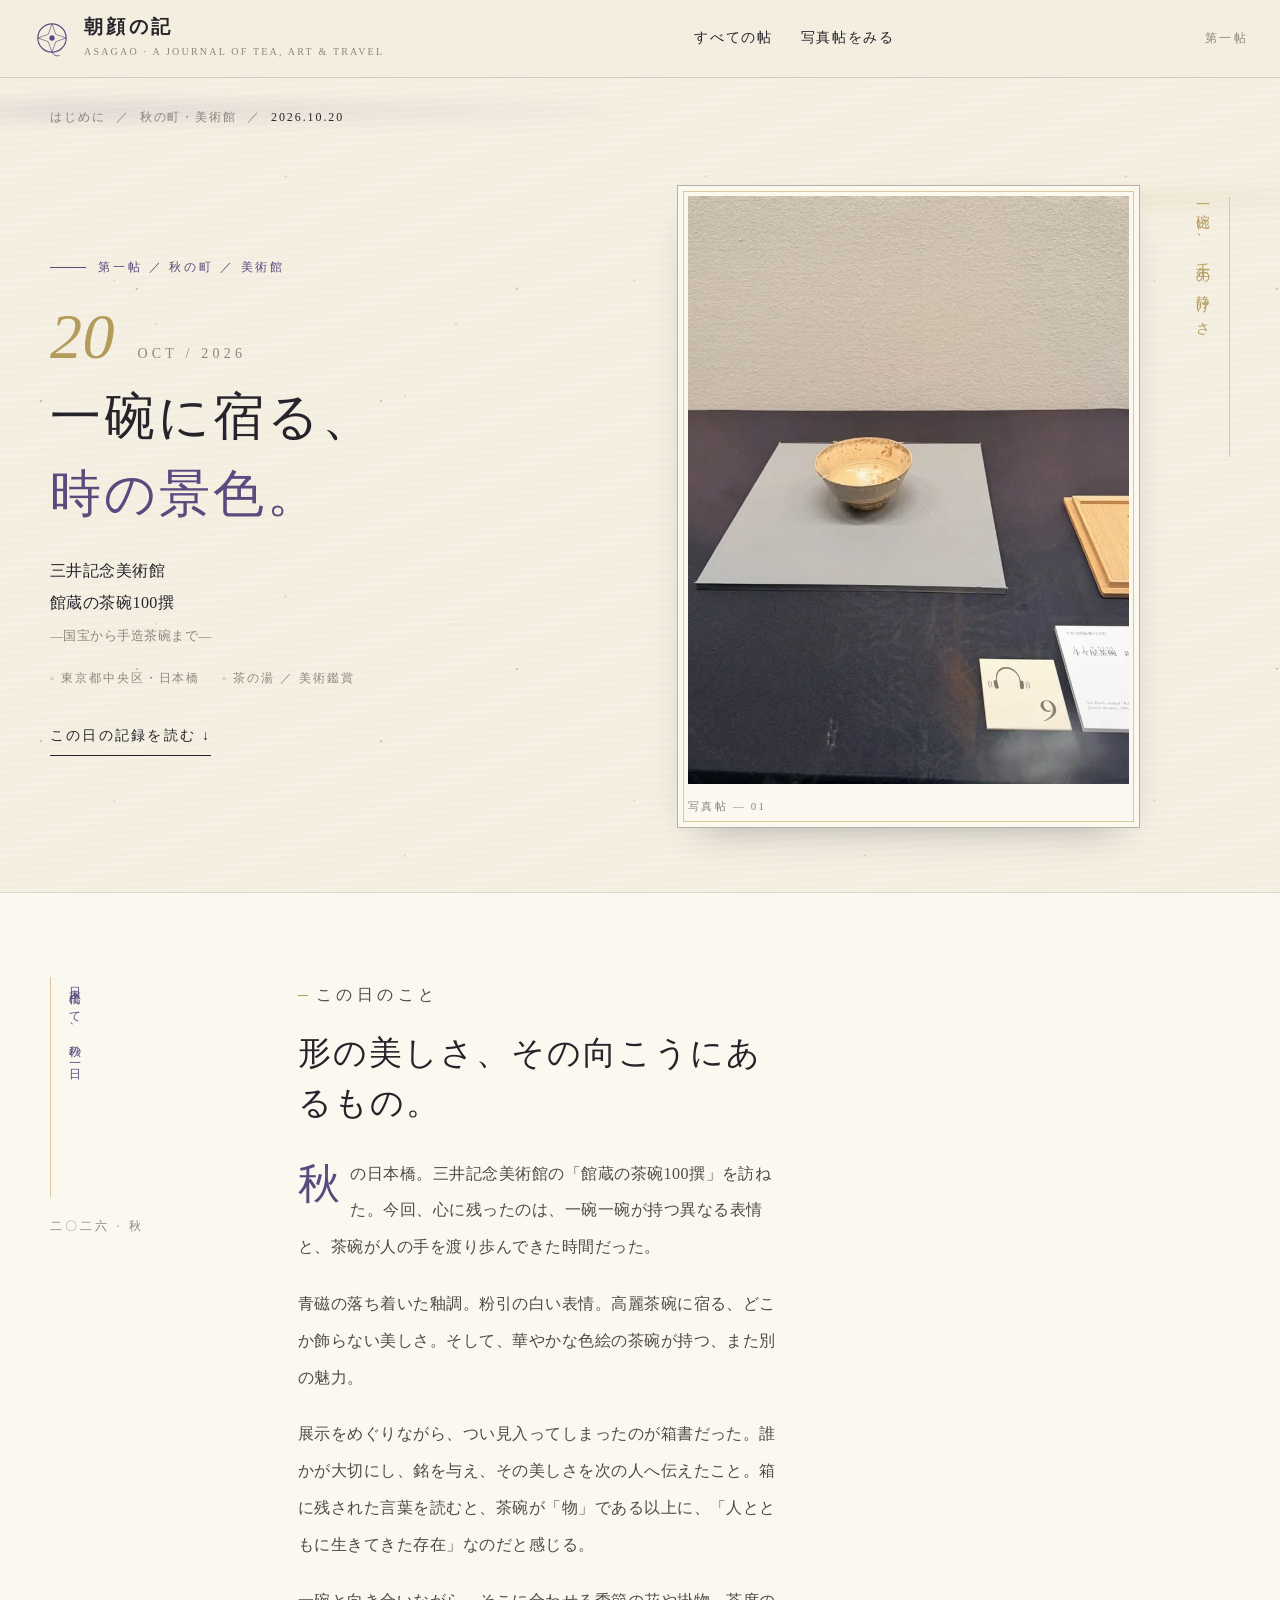
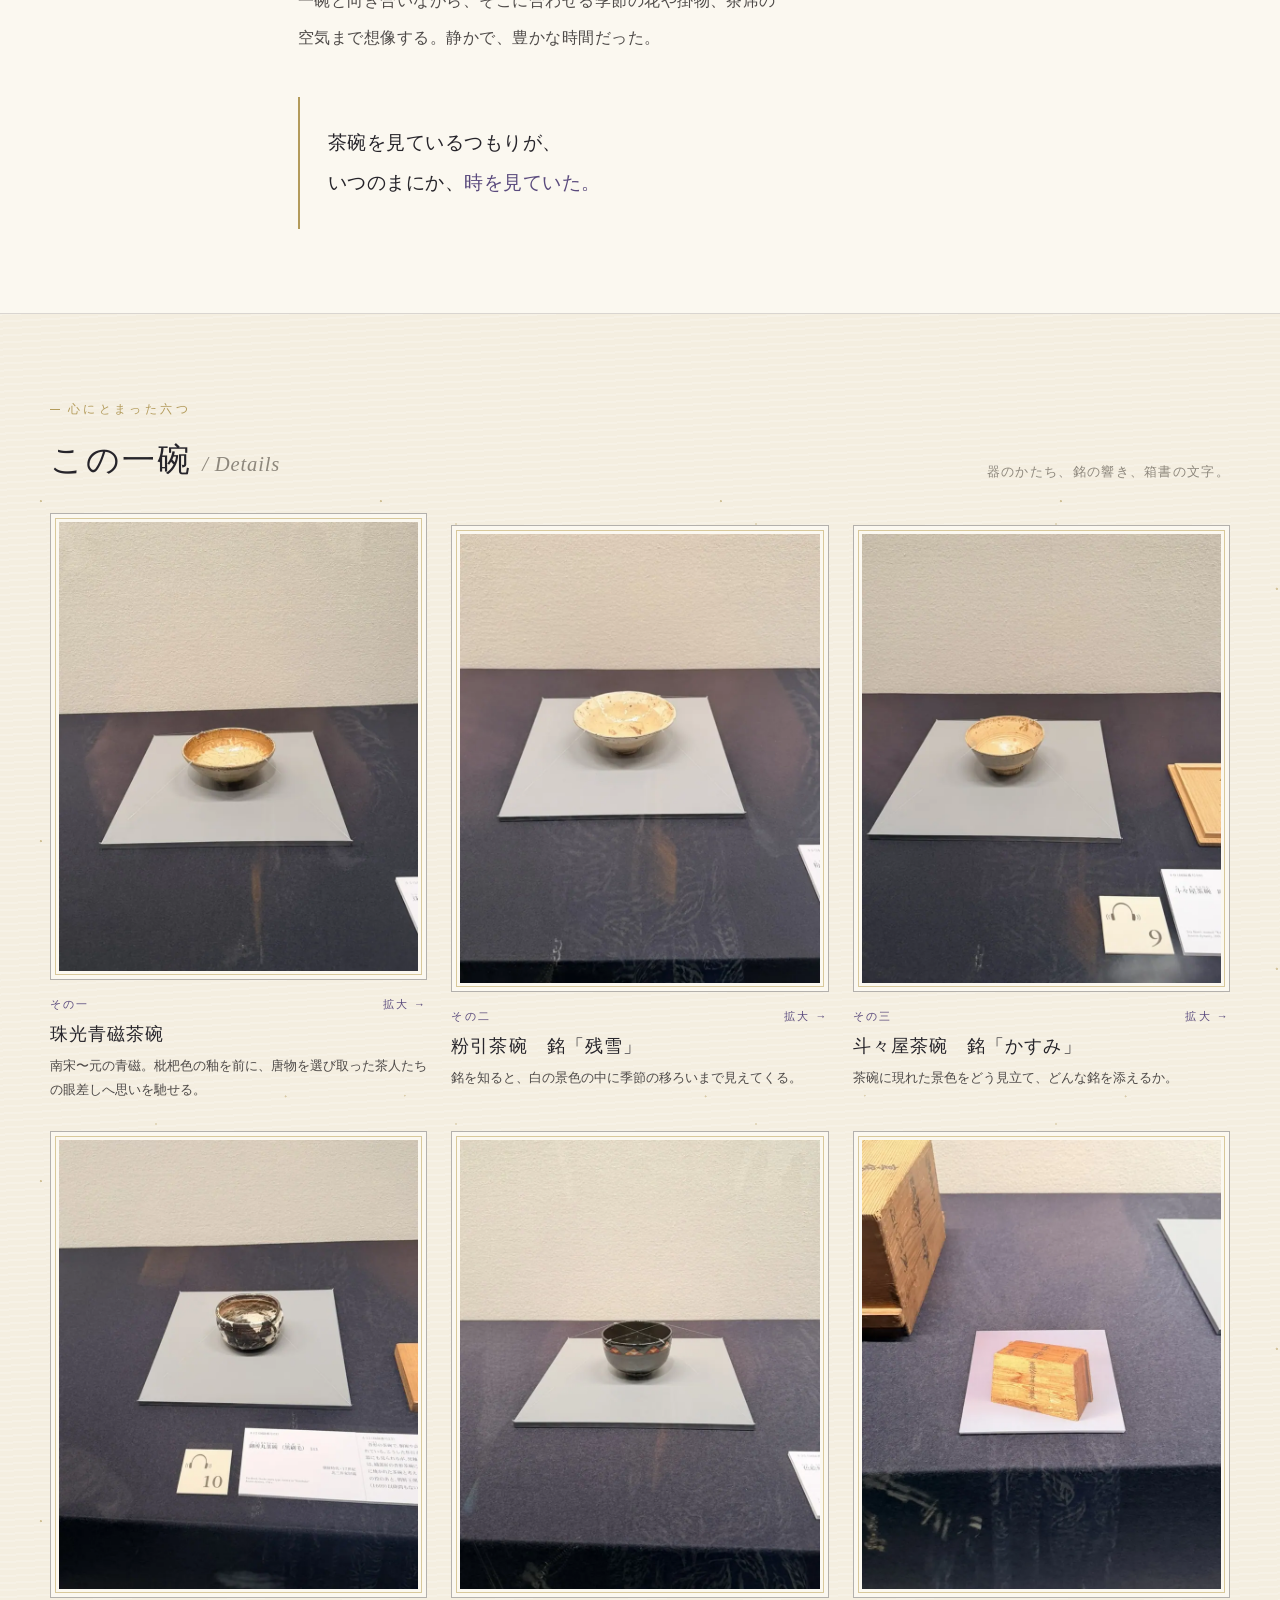
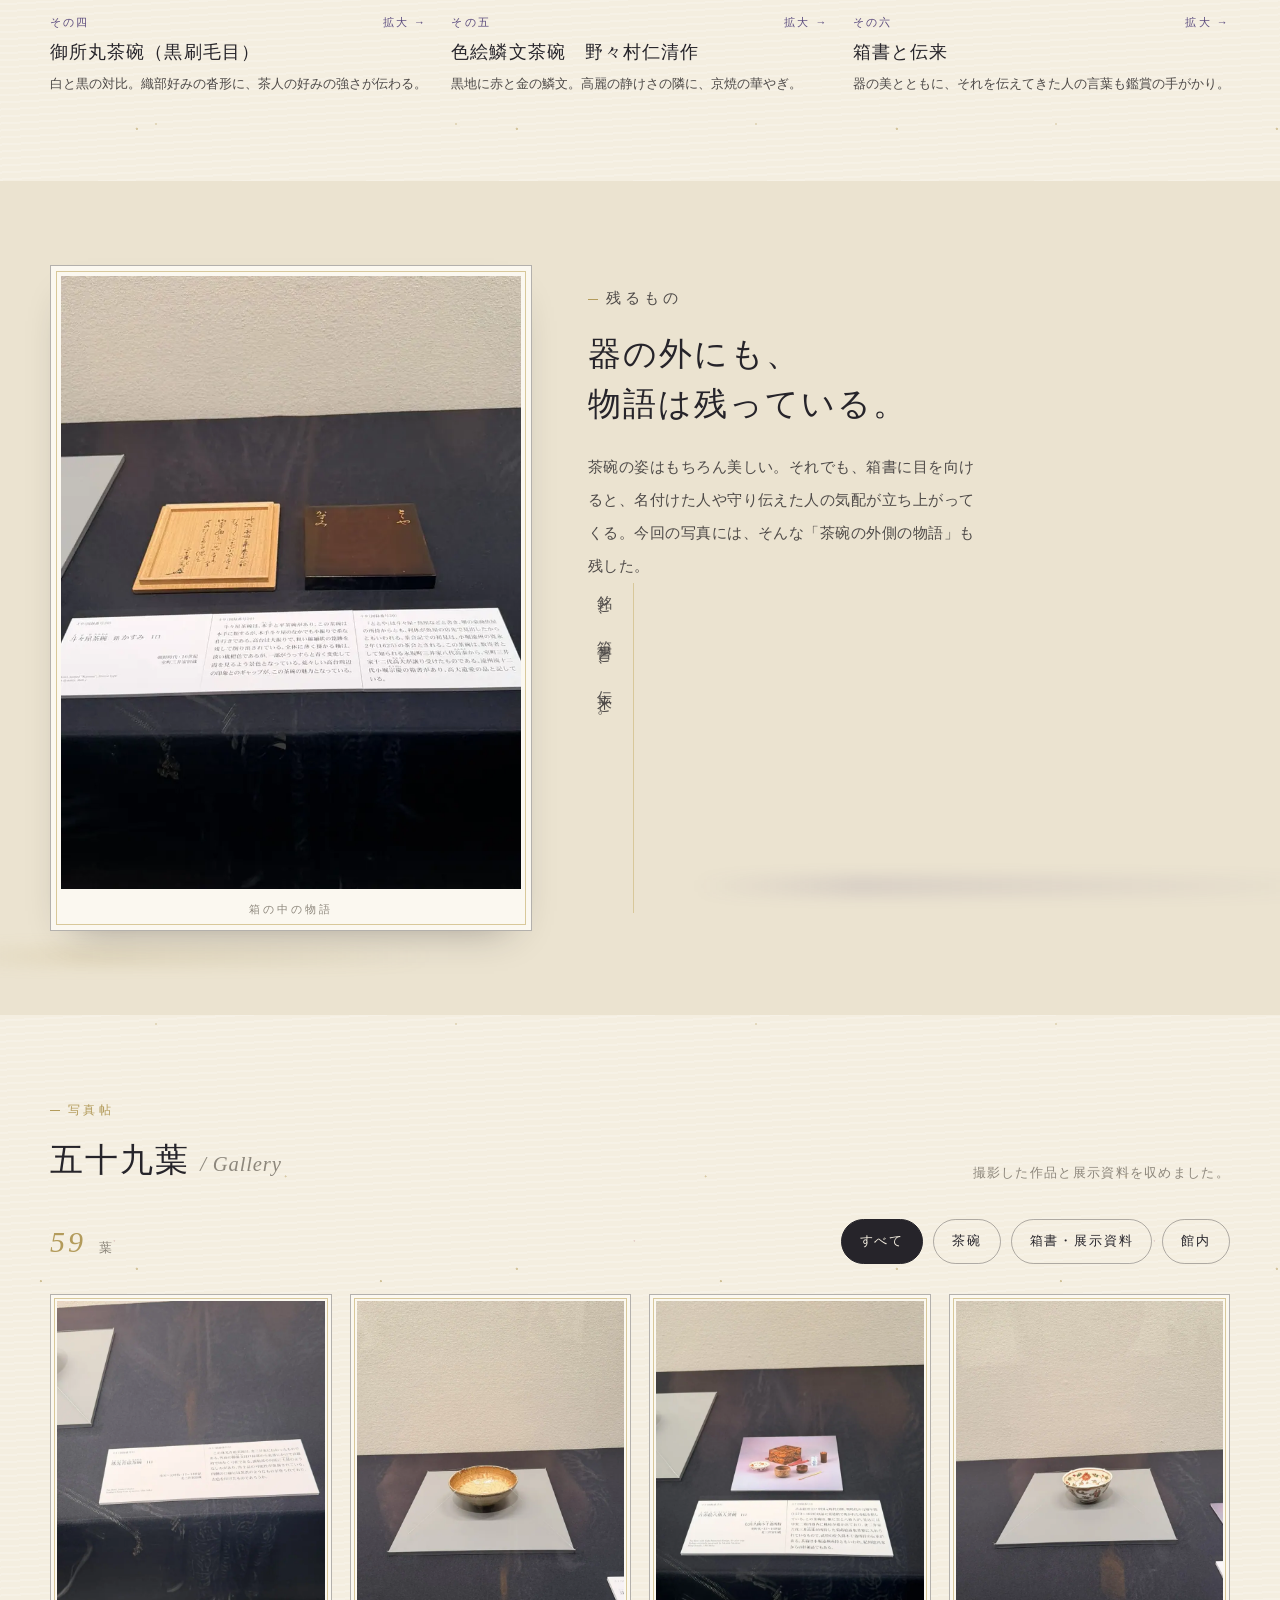
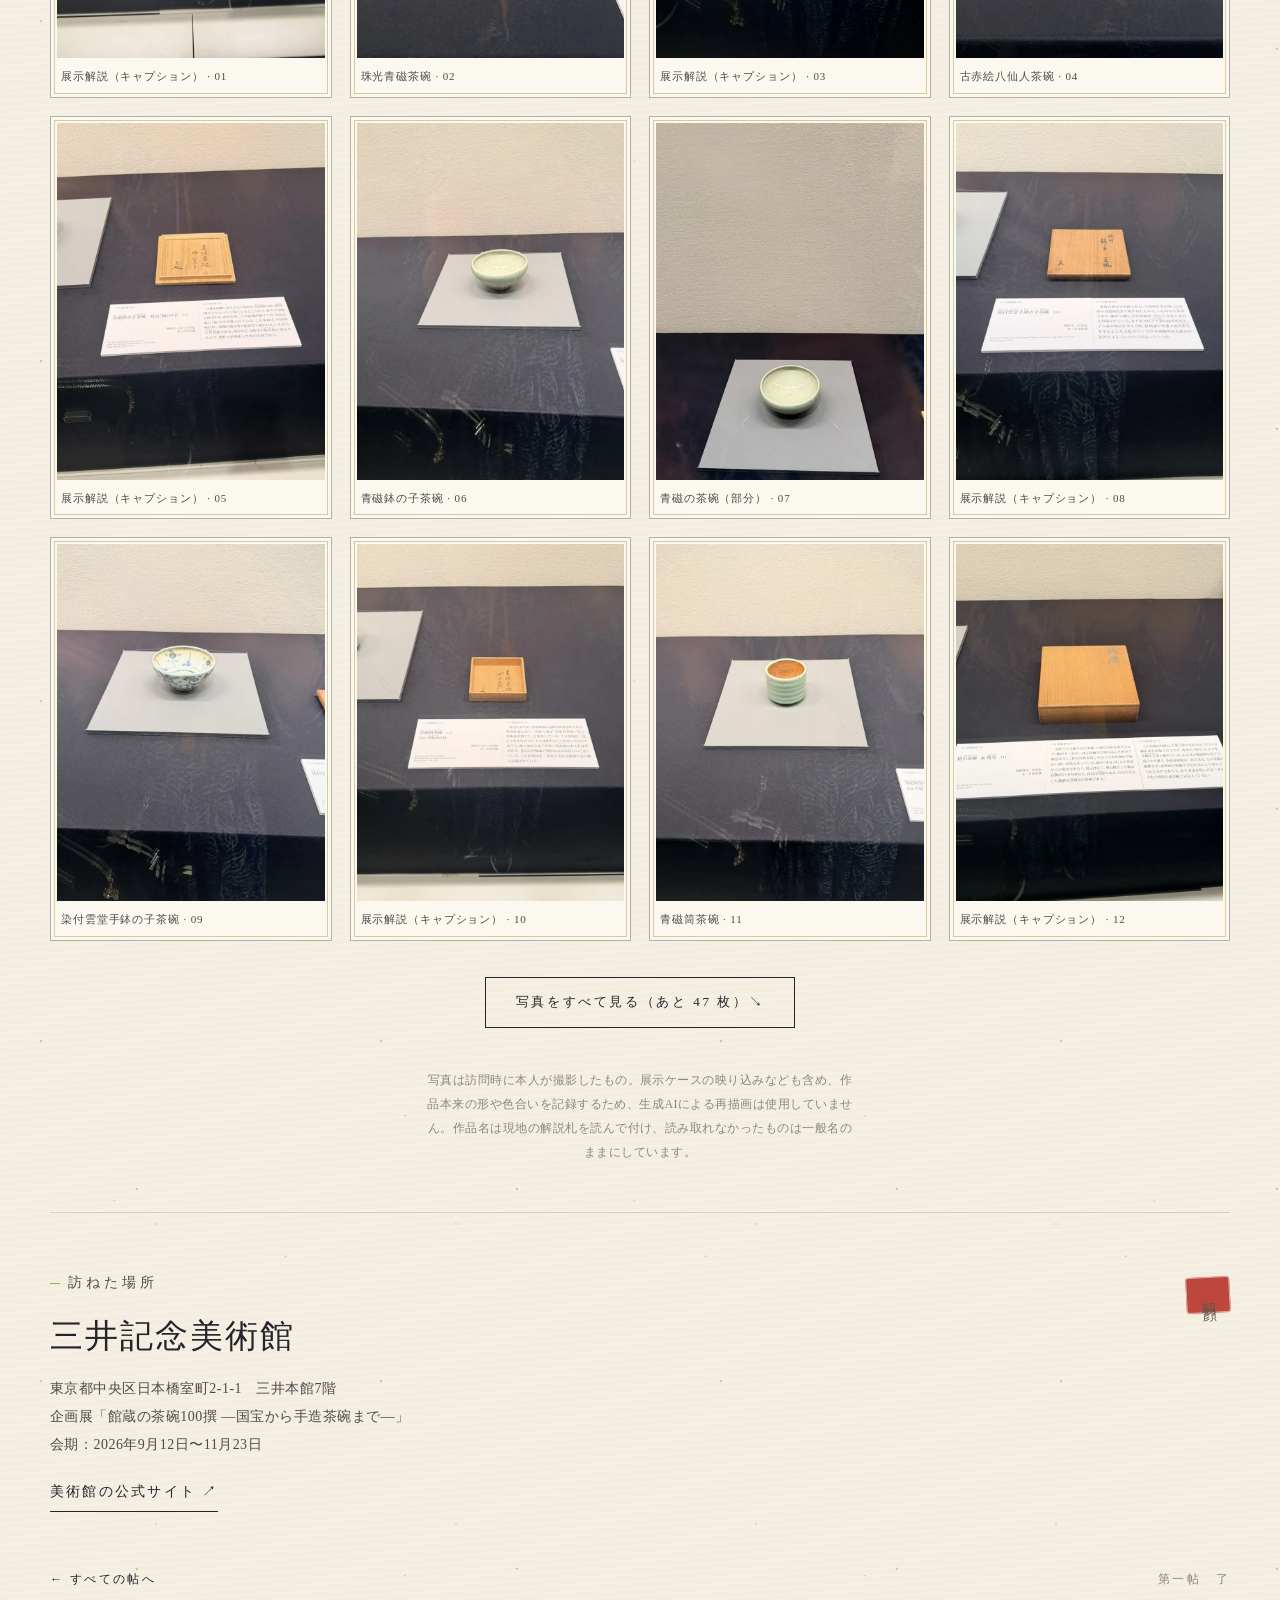
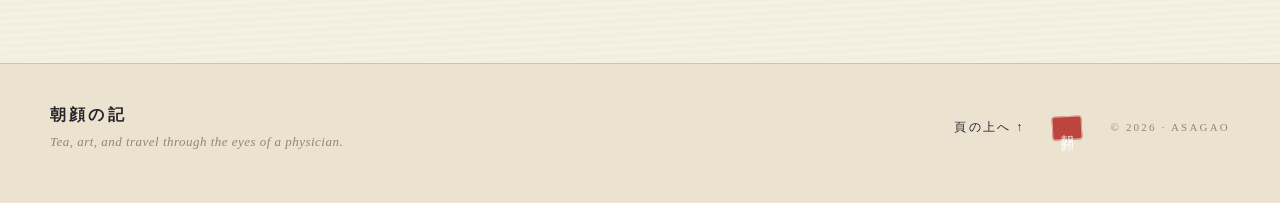
==== commit fc219bf4: "デザインを平安の料紙風に（朝顔の記・六条院の四季の町・縦書き・色紙の額・朱の落款） Co-Authored-By: Claude Fable 5.1 <noreply@anthropic.com>" ====
--- a/stories/mitsui-museum-2026-10-20.html
+++ b/stories/mitsui-museum-2026-10-20.html
@@ -2,25 +2,61 @@
 <html lang="ja">
 <head>
 <meta charset="utf-8"><meta name="viewport" content="width=device-width,initial-scale=1">
-<meta name="theme-color" content="#f8f5ee">
+<meta name="theme-color" content="#f4eee0">
 <meta name="description" content="2026年10月20日、三井記念美術館「館蔵の茶碗100撰」を訪れた日の記録。茶碗の景色と箱書の余韻を写真でたどります。">
-<title>三井記念美術館｜一碗に宿る、時の景色。— 余白の記録</title>
+<title>三井記念美術館｜一碗に宿る、時の景色。— 朝顔の記</title>
 <link rel="stylesheet" href="../styles.css">
 </head>
 <body data-page="story" data-base="../">
 <div class="progress-line" aria-hidden="true"></div>
-<header class="site-header"><a class="brand" href="../index.html"><span class="brand-mark">余</span><span><b>余白の記録</b><small>THE MOMENT ARCHIVE</small></span></a><nav class="site-nav"><a href="../index.html#records">すべての記録</a><a href="#gallery">写真をみる</a></nav><span class="nav-edition">NOTE Nº 001</span></header>
+<div class="kasumi kasumi-top" aria-hidden="true"></div>
+<header class="site-header">
+  <a class="brand" href="../index.html" aria-label="朝顔の記 トップへ">
+    <svg class="brand-mark" viewBox="0 0 48 48" aria-hidden="true"><circle cx="24" cy="24" r="17" fill="none" stroke="currentColor" stroke-width="1.4"/><path d="M24 7 L28.5 19.5 L41 24 L28.5 28.5 L24 41 L19.5 28.5 L7 24 L19.5 19.5 Z" fill="none" stroke="currentColor" stroke-width="1" opacity=".75"/><circle cx="24" cy="24" r="3.2" fill="currentColor"/><path d="M24 41 C26 45 30 46 33 45" fill="none" stroke="currentColor" stroke-width="1.2"/></svg>
+    <span><b>朝顔の記</b><small>ASAGAO · A JOURNAL OF TEA, ART &amp; TRAVEL</small></span>
+  </a>
+  <nav class="site-nav"><a href="../index.html#records">すべての帖</a><a href="#gallery">写真帖をみる</a></nav>
+  <span class="nav-edition">第一帖</span>
+</header>
 <main>
- <div class="breadcrumb wrap"><a href="../index.html">HOME</a><span>／</span><a href="../index.html#records">美術館</a><span>／</span><b>2026.10.20</b></div>
- <section class="article-hero wrap"><div class="article-copy"><p class="eyebrow"><span class="eyebrow-rule"></span> MUSEUM DIARY — NO. 001</p><p class="article-date">20 <span>OCT / 2026</span></p><h1>一碗に宿る、<br><em>時の景色。</em></h1><p class="article-subtitle">三井記念美術館<br>館蔵の茶碗100撰<br><span>―国宝から手造茶碗まで―</span></p><div class="article-details"><span>⌁ 東京都中央区・日本橋</span><span>⌁ 茶の湯 / 美術鑑賞</span></div><a class="ink-link" href="#essay">この日の記録を読む ↓</a></div><div class="article-cover"><img src="../assets/design/hero.webp" alt="茶碗の佇まいを写した美術館の写真"><span class="photo-index">PHOTO JOURNAL — 01</span></div></section>
- <section class="essay-section" id="essay"><div class="essay-inner wrap"><aside class="essay-aside"><span class="vertical-label">A DAY IN NIHONBASHI</span><span>2026 · AUTUMN</span></aside><article class="essay-text"><p class="overline">THE STORY</p><h2>形の美しさ、その向こうにあるもの。</h2><p class="drop">秋の日本橋。三井記念美術館の「館蔵の茶碗100撰」を訪ねた。今回、心に残ったのは、一碗一碗が持つ異なる表情と、茶碗が人の手を渡り歩んできた時間だった。</p><p>青磁の落ち着いた釉調。粉引の白い表情。高麗茶碗に宿る、どこか飾らない美しさ。そして、華やかな色絵の茶碗が持つ、また別の魅力。</p><p>展示をめぐりながら、つい見入ってしまったのが箱書だった。誰かが大切にし、銘を与え、その美しさを次の人へ伝えたこと。箱に残された言葉を読むと、茶碗が「物」である以上に、「人とともに生きてきた存在」なのだと感じる。</p><p>一碗と向き合いながら、そこに合わせる季節の花や掛物、茶席の空気まで想像する。静かで、豊かな時間だった。</p><blockquote>茶碗を見ているつもりが、<br>いつのまにか、<em>時を見ていた。</em></blockquote></article></div></section>
- <section class="highlights wrap" id="highlights"><div class="section-top"><div><p class="overline">OBJECTS & IMPRESSIONS</p><h2>心にとまった景色 <span class="latin-italic">/ Details</span></h2></div><p class="section-note">器のかたち、銘の響き、箱書の文字。</p></div><div id="highlightGrid" class="highlight-grid"></div></section>
- <section class="quiet-interlude"><div class="wrap interlude-inner"><div class="interlude-photo"><img src="../assets/design/box.webp" alt="展示されていた箱書と解説"><span>THE STORY IN THE BOX</span></div><div class="interlude-copy"><p class="overline">WHAT REMAINS</p><h2>器の外にも、<br>物語は残っている。</h2><p>茶碗の姿はもちろん美しい。それでも、箱書に目を向けると、名付けた人や守り伝えた人の気配が立ち上がってくる。今回の写真には、そんな「茶碗の外側の物語」も残した。</p><p class="interlude-calligraphy">銘と、箱書と、伝来と。</p></div></div></section>
- <section class="gallery-section wrap" id="gallery"><div class="section-top"><div><p class="overline">THE PHOTOGRAPHIC ARCHIVE</p><h2>写真帖 <span class="latin-italic">/ Gallery</span></h2></div><p class="section-note">撮影した作品と展示資料を収めました。</p></div><div class="gallery-topline"><p><span id="photoCount">—</span> PHOTOGRAPHS</p><div class="category-nav gallery-filters" id="galleryFilters" role="group" aria-label="写真を絞り込み"><button class="pill active" data-photo-filter="all" aria-pressed="true">すべて</button><button class="pill" data-photo-filter="bowl" aria-pressed="false">茶碗</button><button class="pill" data-photo-filter="box" aria-pressed="false">箱書・展示資料</button><button class="pill" data-photo-filter="place" aria-pressed="false">館内</button></div></div><div id="galleryGrid" class="gallery-grid"></div><button id="showAllPhotos" type="button" class="load-more">写真をすべて見る <span id="remainingCount"></span> ↘</button><p class="gallery-note">写真は訪問時に本人が撮影したもの。展示ケースの映り込みなども含め、作品本来の形や色合いを記録するため、生成AIによる再描画は使用していません。展示資料の表記は現地のキャプションをご確認ください。</p></section>
- <section class="visit-foot wrap"><div><p class="overline">VISIT INFORMATION</p><h2>三井記念美術館</h2><p>東京都中央区日本橋室町2-1-1　三井本館7階</p><p>企画展「館蔵の茶碗100撰 ―国宝から手造茶碗まで―」<br>会期：2026年9月12日〜11月23日</p><a class="ink-link" href="https://www.mitsui-museum.jp/" target="_blank" rel="noopener noreferrer">美術館の公式サイト ↗</a></div><p class="visit-hanko">余<br>韻</p></section>
- <nav class="article-bottom-nav wrap" aria-label="記事ナビゲーション"><a href="../index.html#records">← すべての記録へ</a><span>THE END OF NOTE Nº 001</span></nav>
+ <div class="breadcrumb wrap"><a href="../index.html">はじめに</a><span>／</span><a href="../index.html#records">秋の町・美術館</a><span>／</span><b>2026.10.20</b></div>
+
+ <section class="article-hero wrap">
+   <div class="article-copy">
+     <p class="eyebrow"><span class="eyebrow-rule"></span> 第一帖 ／ 秋の町 ／ 美術館</p>
+     <p class="article-date">20 <span>OCT / 2026</span></p>
+     <h1>一碗に宿る、<br><em>時の景色。</em></h1>
+     <p class="article-subtitle">三井記念美術館<br>館蔵の茶碗100撰<br><span>―国宝から手造茶碗まで―</span></p>
+     <div class="article-details"><span>東京都中央区・日本橋</span><span>茶の湯 ／ 美術鑑賞</span></div>
+     <a class="ink-link" href="#essay">この日の記録を読む ↓</a>
+   </div>
+   <div class="article-cover shikishi"><img src="../assets/design/hero.webp" alt="茶碗の佇まいを写した美術館の写真"><span class="photo-index">写真帖 — 01</span></div>
+   <p class="hero-epigraph tate" aria-hidden="true">一碗に、千年の静けさ</p>
+ </section>
+
+ <section class="essay-section" id="essay"><div class="essay-inner wrap">
+   <aside class="essay-aside"><span class="vertical-label tate">日本橋にて、秋の一日</span><span>二〇二六 · 秋</span></aside>
+   <article class="essay-text">
+     <p class="overline">この日のこと</p>
+     <h2>形の美しさ、その向こうにあるもの。</h2>
+     <p class="drop">秋の日本橋。三井記念美術館の「館蔵の茶碗100撰」を訪ねた。今回、心に残ったのは、一碗一碗が持つ異なる表情と、茶碗が人の手を渡り歩んできた時間だった。</p>
+     <p>青磁の落ち着いた釉調。粉引の白い表情。高麗茶碗に宿る、どこか飾らない美しさ。そして、華やかな色絵の茶碗が持つ、また別の魅力。</p>
+     <p>展示をめぐりながら、つい見入ってしまったのが箱書だった。誰かが大切にし、銘を与え、その美しさを次の人へ伝えたこと。箱に残された言葉を読むと、茶碗が「物」である以上に、「人とともに生きてきた存在」なのだと感じる。</p>
+     <p>一碗と向き合いながら、そこに合わせる季節の花や掛物、茶席の空気まで想像する。静かで、豊かな時間だった。</p>
+     <blockquote>茶碗を見ているつもりが、<br>いつのまにか、<em>時を見ていた。</em></blockquote>
+   </article>
+ </div></section>
+
+ <section class="highlights wrap" id="highlights"><div class="section-top"><div><p class="overline">心にとまった六つ</p><h2>この一碗 <span class="latin-italic">/ Details</span></h2></div><p class="section-note">器のかたち、銘の響き、箱書の文字。</p></div><div id="highlightGrid" class="highlight-grid"></div></section>
+
+ <section class="quiet-interlude"><div class="kasumi kasumi-mid" aria-hidden="true"></div><div class="wrap interlude-inner"><div class="interlude-photo shikishi"><img src="../assets/design/box.webp" alt="展示されていた箱書と解説"><span>箱の中の物語</span></div><div class="interlude-copy"><p class="overline">残るもの</p><h2>器の外にも、<br>物語は残っている。</h2><p>茶碗の姿はもちろん美しい。それでも、箱書に目を向けると、名付けた人や守り伝えた人の気配が立ち上がってくる。今回の写真には、そんな「茶碗の外側の物語」も残した。</p><p class="interlude-calligraphy tate">銘と、箱書と、伝来と。</p></div></div></section>
+
+ <section class="gallery-section wrap" id="gallery"><div class="section-top"><div><p class="overline">写真帖</p><h2>五十九葉 <span class="latin-italic">/ Gallery</span></h2></div><p class="section-note">撮影した作品と展示資料を収めました。</p></div><div class="gallery-topline"><p><span id="photoCount">—</span> 葉</p><div class="category-nav gallery-filters" id="galleryFilters" role="group" aria-label="写真を絞り込み"><button class="pill active" data-photo-filter="all" aria-pressed="true">すべて</button><button class="pill" data-photo-filter="bowl" aria-pressed="false">茶碗</button><button class="pill" data-photo-filter="box" aria-pressed="false">箱書・展示資料</button><button class="pill" data-photo-filter="place" aria-pressed="false">館内</button></div></div><div id="galleryGrid" class="gallery-grid"></div><button id="showAllPhotos" type="button" class="load-more">写真をすべて見る <span id="remainingCount"></span> ↘</button><p class="gallery-note">写真は訪問時に本人が撮影したもの。展示ケースの映り込みなども含め、作品本来の形や色合いを記録するため、生成AIによる再描画は使用していません。作品名は現地の解説札を読んで付け、読み取れなかったものは一般名のままにしています。</p></section>
+
+ <section class="visit-foot wrap"><div><p class="overline">訪ねた場所</p><h2>三井記念美術館</h2><p>東京都中央区日本橋室町2-1-1　三井本館7階</p><p>企画展「館蔵の茶碗100撰 ―国宝から手造茶碗まで―」<br>会期：2026年9月12日〜11月23日</p><a class="ink-link" href="https://www.mitsui-museum.jp/" target="_blank" rel="noopener noreferrer">美術館の公式サイト ↗</a></div><p class="visit-hanko hanko">朝顔</p></section>
+ <nav class="article-bottom-nav wrap" aria-label="記事ナビゲーション"><a href="../index.html#records">← すべての帖へ</a><span>第一帖　了</span></nav>
 </main>
-<footer class="site-footer"><div class="wrap footer-inner"><div><b>余白の記録</b><p>Stories of places, seasons & little discoveries.</p></div><a href="#" onclick="window.scrollTo({top:0,behavior:'smooth'});return false">PAGE TOP ↑</a><small>© 2026 · A PERSONAL ARCHIVE</small></div></footer>
+<footer class="site-footer"><div class="wrap footer-inner"><div><b>朝顔の記</b><p>Tea, art, and travel through the eyes of a physician.</p></div><a href="#" onclick="window.scrollTo({top:0,behavior:'smooth'});return false">頁の上へ ↑</a><span class="hanko">朝顔</span><small>© 2026 · ASAGAO</small></div></footer>
 <dialog id="photoDialog" class="photo-dialog" aria-label="写真を拡大して見る"><div class="dialog-shell"><div class="dialog-top"><span id="lightboxCaption">PHOTO</span><button id="closeDialog" type="button" class="dialog-close" aria-label="閉じる">✕</button></div><div class="dialog-photo"><button type="button" id="previousPhoto" class="nav-photo prev" aria-label="前の写真">‹</button><img id="lightboxImage" alt="拡大写真"><button type="button" id="nextPhoto" class="nav-photo next" aria-label="次の写真">›</button></div><div class="dialog-bottom"><p id="lightboxTitle"></p><span id="lightboxNumber"></span></div></div></dialog>
 <script src="../data/entries.js"></script><script src="../app.js"></script>
-</body></html>+</body></html>
--- a/styles.css
+++ b/styles.css
@@ -1,13 +1,266 @@
-@charset "UTF-8";
-:root{--paper:#f8f5ee;--paper-dim:#f0ebe2;--ink:#282c2c;--muted:#746f68;--brown:#775d4b;--wine:#574d55;--line:#d9d2c8;--accent:#ad8770;--serif:"Hiragino Mincho ProN","Yu Mincho","Noto Serif JP",serif;--sans:"Hiragino Kaku Gothic ProN","Yu Gothic",Meiryo,sans-serif;--max:1216px}
-*{box-sizing:border-box}html{scroll-behavior:smooth}body{margin:0;background:var(--paper);color:var(--ink);font-family:var(--sans);font-size:15px;line-height:1.9;-webkit-font-smoothing:antialiased}img{display:block;max-width:100%}a{color:inherit;text-decoration:none}button{font:inherit}button:focus-visible,a:focus-visible{outline:2px solid var(--brown);outline-offset:5px}h1,h2,h3,p,figure{margin:0}h1,h2,h3{font-family:var(--serif);font-weight:500}::selection{background:#ddcab5}em{font-style:normal;color:var(--brown)}.wrap{width:min(calc(100% - 84px),var(--max));margin-inline:auto}.progress-line{position:fixed;height:2px;background:var(--accent);width:0;left:0;top:0;z-index:200;transition:width .15s ease}
-.site-header{height:94px;padding-inline:max(42px,calc((100vw - var(--max))/2));display:flex;align-items:center;gap:22px;border-bottom:1px solid var(--line);background:rgba(248,245,238,.95);position:relative;z-index:5}.brand{display:flex;align-items:center;gap:15px}.brand-mark{font-family:var(--serif);font-size:25px;width:44px;height:44px;border:1px solid #bcae9c;display:grid;place-items:center}.brand b{display:block;font-family:var(--serif);font-weight:600;letter-spacing:.14em;font-size:16px;white-space:nowrap}.brand small{font-family:Georgia,serif;font-size:9px;letter-spacing:.18em;display:block;line-height:1.3;color:var(--muted);margin-top:2px}.site-nav{margin-left:auto;display:flex;gap:36px;font-size:12px;letter-spacing:.08em}.site-nav a:hover{color:var(--brown)}.nav-edition{border-left:1px solid var(--line);padding-left:28px;margin-left:3px;font-size:10px;letter-spacing:.15em;color:var(--muted);font-family:Georgia,serif;white-space:nowrap}.eyebrow,.overline{letter-spacing:.24em;color:var(--brown);font:11px Georgia,serif}.eyebrow{display:flex;align-items:center;gap:10px}.eyebrow-rule{width:20px;height:1px;background:var(--accent)}.hero-script,.latin-italic{font-style:italic;font-family:Georgia,"Times New Roman",serif;font-weight:400;color:#a98b75}
-.home-hero{display:grid;grid-template-columns:1.05fr .95fr;gap:70px;align-items:center;padding-block:86px 95px;min-height:666px}.hero-copy{padding-left:45px}.hero-script{font-size:18px;margin-top:60px;margin-bottom:17px}.hero-copy h1{font-size:clamp(35px,3.65vw,54px);line-height:1.7;letter-spacing:.08em;white-space:nowrap}.hero-copy h1 em{border-bottom:1px solid #c6ab98;padding-bottom:6px}.hero-lead{font-family:var(--serif);font-size:15px;line-height:2.45;color:#676560;margin-top:34px;letter-spacing:.075em}.ink-link{display:inline-flex;align-items:center;gap:40px;border-bottom:1px solid var(--brown);padding:4px 2px 11px;font-size:12px;letter-spacing:.13em;margin-top:39px}.ink-link:hover{gap:50px;transition:gap .2s}.hero-picture{position:relative;padding:17px 18px 0 0}.hero-picture:before{content:"";position:absolute;top:0;bottom:40px;left:18px;right:0;border:1px solid #cabfaf;z-index:-1}.hero-picture img{width:100%;height:505px;object-fit:cover;object-position:center 49%;filter:saturate(.82)}.hero-picture figcaption{display:flex;justify-content:space-between;font:10px Georgia,serif;color:var(--muted);letter-spacing:.16em;margin-top:16px}
-.soft-rule{display:flex;align-items:center;justify-content:space-between;color:#ab9c8f;font-family:var(--serif);font-size:11px;letter-spacing:.24em;border-top:1px solid var(--line);padding-top:11px}.soft-rule span:nth-child(2){font-size:16px}.intro-section{display:grid;grid-template-columns:1fr 2fr;gap:60px;padding-block:115px 130px}.intro-section h2{font-size:clamp(30px,3vw,43px);line-height:1.7;letter-spacing:.11em}.intro-section p:last-child{font-family:var(--serif);color:var(--muted);line-height:2.3;letter-spacing:.06em;max-width:660px;margin-top:24px}.archive-section{background:var(--paper-dim);padding-block:100px 120px}.section-top{display:flex;align-items:end;justify-content:space-between;gap:20px;border-bottom:1px solid #d0c7bd;padding-bottom:34px}.section-top h2{font-size:37px;letter-spacing:.08em;margin-top:15px}.section-top h2 span{font-size:23px;letter-spacing:0}.section-note{color:#7f7770;font-family:var(--serif);font-size:13px;letter-spacing:.06em}.category-nav{display:flex;gap:9px;flex-wrap:wrap;padding-block:25px 40px}.pill{border:1px solid #cfc4b6;background:transparent;color:#68625f;padding:8px 18px;cursor:pointer;border-radius:50px;font-size:12px;min-height:38px}.pill:hover,.pill.active{background:#373b3a;color:#fff;border-color:#373b3a}.pill .count{font:10px Georgia,serif;margin-left:9px;opacity:.6}.story-cards{display:grid;grid-template-columns:minmax(0,1fr);gap:28px}.story-card{display:grid;grid-template-columns:52% 48%;background:#faf7f0;min-height:438px;border:1px solid #ddd6ce;overflow:hidden;transition:transform .25s,box-shadow .25s}.story-card:hover{transform:translateY(-4px);box-shadow:0 16px 36px #453d3520}.story-card-image{overflow:hidden;position:relative}.story-card-image:after{content:"";position:absolute;inset:0;border:10px solid #fff0;pointer-events:none}.story-card img{width:100%;height:100%;object-fit:cover;object-position:center;filter:saturate(.85);transition:transform .7s}.story-card:hover img{transform:scale(1.04)}.story-card-copy{padding:48px 54px;display:flex;flex-direction:column;justify-content:center}.story-number{font:11px Georgia,serif;letter-spacing:.13em;color:var(--brown)}.story-card h3{font-size:35px;letter-spacing:.06em;margin-top:21px;line-height:1.6}.story-card-sub{font-family:var(--serif);color:#766e67;margin-top:5px;font-size:14px}.story-card-excerpt{color:#77716b;margin-top:27px;font:14px/2 var(--serif)}.story-card-bottom{display:flex;align-items:center;justify-content:space-between;margin-top:40px;border-top:1px solid var(--line);padding-top:18px;font:11px Georgia,serif;letter-spacing:.12em}.story-card-bottom span:last-child{font-size:24px;color:var(--brown)}.empty-state{text-align:center;background:var(--paper);padding:80px 20px;border:1px solid var(--line)}.empty-state span{font-size:34px;color:#b8a390}.empty-state p{font-family:var(--serif);font-size:23px;margin:12px}.empty-state small{color:var(--muted)}.next-section{display:flex;align-items:center;gap:50px;padding-block:110px 120px}.next-symbol{width:115px;height:115px;border:1px solid #bcb1a6;border-radius:50%;display:grid;place-items:center;font-size:36px;color:#af9986;flex:none}.next-section h2{margin:9px 0 8px;font-size:29px}.next-section p:last-child{color:var(--muted);font-family:var(--serif)}.next-number{margin-left:auto;color:#bdac9d;font:italic 34px Georgia,serif}.site-footer{background:#303536;color:#e8e4dc;padding-block:40px}.footer-inner{display:flex;justify-content:space-between;align-items:center;gap:15px}.footer-inner b{font:18px var(--serif);letter-spacing:.15em}.footer-inner p{font:11px Georgia,serif;color:#aba8a3;margin-top:7px;letter-spacing:.02em}.footer-inner a,.footer-inner small{font:10px Georgia,serif;letter-spacing:.14em;color:#c6c1b9}
-.breadcrumb{display:flex;gap:16px;padding-block:28px;font:11px Georgia,var(--sans),sans-serif;letter-spacing:.06em;color:#a19a90}.breadcrumb b{font-weight:400;color:#635951}.article-hero{display:grid;grid-template-columns:49% 51%;gap:20px;min-height:615px;padding-block:35px 85px}.article-copy{padding:50px 20px 20px 36px}.article-date{font:italic 65px Georgia,serif;letter-spacing:-.025em;color:#c4aa91;margin-top:40px;line-height:1}.article-date span{font:12px Georgia,serif;letter-spacing:.2em;font-style:normal}.article-copy h1{font-size:clamp(37px,4vw,57px);line-height:1.62;letter-spacing:.08em;margin:18px 0 22px}.article-subtitle{font-family:var(--serif);font-size:17px;line-height:1.8;letter-spacing:.08em}.article-subtitle span{font-size:13px;color:var(--muted)}.article-details{display:flex;gap:16px;margin-top:28px;flex-wrap:wrap;color:#80766b;font-size:12px}.article-copy .ink-link{margin-top:27px}.article-cover{position:relative;align-self:stretch;max-height:620px}.article-cover img{width:100%;height:100%;object-fit:cover;object-position:center 47%}.photo-index{position:absolute;bottom:0;right:0;background:var(--paper);padding:13px 21px;font:10px Georgia,serif;letter-spacing:.14em}
-.essay-section{background:#f0ebe3;padding:105px 0 125px}.essay-inner{display:grid;grid-template-columns:25% 1fr;gap:80px}.essay-aside{border-left:1px solid #cec3b4;display:flex;flex-direction:column;justify-content:space-between;padding-left:24px;font:11px Georgia,serif;letter-spacing:.2em;color:#897765;max-height:230px}.vertical-label{writing-mode:vertical-rl;height:125px}.essay-text{max-width:760px;padding-right:100px}.essay-text h2{font-size:31px;letter-spacing:.07em;margin:20px 0 35px}.essay-text>p:not(.overline){font-family:var(--serif);font-size:16px;line-height:2.55;color:#4a4a48;letter-spacing:.075em;margin-bottom:24px}.essay-text .drop:first-letter{font-size:25px}.essay-text blockquote{margin:45px 0 0;padding:28px 10px;border-top:1px solid #c8bdb1;border-bottom:1px solid #c8bdb1;text-align:center;font:26px/2 var(--serif);letter-spacing:.13em}.highlights{padding-block:120px 130px}.highlight-grid{display:grid;grid-template-columns:repeat(3,1fr);gap:45px 27px;padding-top:43px}.highlight-card{cursor:pointer}.highlight-media{height:350px;overflow:hidden;background:#ede6de}.highlight-media img{width:100%;height:100%;object-fit:cover;transition:transform .5s;filter:saturate(.9)}.highlight-card:hover img{transform:scale(1.05)}.highlight-meta{display:flex;justify-content:space-between;gap:10px;align-items:baseline;margin-top:16px;color:#aa947d;font:11px Georgia,serif}.highlight-title{font-size:19px;margin:9px 0 10px;letter-spacing:.05em}.highlight-desc{font:13px/1.9 var(--serif);color:#706a64;letter-spacing:.03em}.quiet-interlude{background:#e9e3da;padding-block:90px}.interlude-inner{display:grid;grid-template-columns:1fr 1fr;gap:94px;align-items:center}.interlude-photo{position:relative}.interlude-photo img{width:100%;max-height:565px;object-fit:cover;filter:saturate(.82)}.interlude-photo span{position:absolute;bottom:0;left:0;background:var(--paper);padding:10px 19px;font:10px Georgia,serif;letter-spacing:.2em}.interlude-copy h2{font-size:36px;line-height:1.75;letter-spacing:.08em;margin:17px 0 28px}.interlude-copy>p:not(.overline){font:15px/2.5 var(--serif);letter-spacing:.045em;color:#5d5955}.interlude-copy .interlude-calligraphy{margin-top:32px;font-size:21px!important;color:#947966!important}
-.gallery-section{padding-block:120px 100px}.gallery-topline{display:flex;align-items:center;justify-content:space-between;gap:16px;margin-top:15px}.gallery-topline>p{font:12px Georgia,serif;letter-spacing:.15em;color:#96877a}.gallery-filters{padding-bottom:22px}.gallery-grid{display:grid;grid-template-columns:repeat(4,1fr);gap:13px}.gallery-tile{border:0;background:#eee8df;cursor:pointer;padding:0;text-align:left;overflow:hidden;position:relative;aspect-ratio:4/5;display:block}.gallery-tile img{width:100%;height:100%;object-fit:cover;filter:saturate(.87);transition:transform .4s}.gallery-tile:hover img{transform:scale(1.05)}.gallery-tile .tile-caption{position:absolute;bottom:0;left:0;right:0;padding:45px 14px 12px;background:linear-gradient(transparent,#151515b5);color:#fff;font-size:11px;line-height:1.6;opacity:0;transition:opacity .2s}.gallery-tile:hover .tile-caption,.gallery-tile:focus-visible .tile-caption{opacity:1}.gallery-tile:after{content:'↗';position:absolute;right:13px;top:10px;color:#fff;text-shadow:0 1px 2px #333;opacity:0;transition:opacity .2s}.gallery-tile:hover:after{opacity:1}.load-more{display:block;margin:36px auto 0;border:1px solid #b9ada0;background:transparent;color:#60594f;font-size:13px;letter-spacing:.13em;padding:14px 32px;cursor:pointer}.load-more:hover{background:var(--ink);color:white}.gallery-note{font:12px/2 var(--serif);margin-top:32px;color:#898078}.visit-foot{display:flex;justify-content:space-between;gap:20px;border-top:1px solid var(--line);padding-block:65px 90px}.visit-foot h2{font-size:32px;letter-spacing:.08em;margin:13px 0}.visit-foot p:not(.overline){font:14px/1.9 var(--serif);color:#6f6a63;margin-bottom:10px}.visit-foot .ink-link{margin-top:11px}.visit-hanko{font:23px/1.3 var(--serif)!important;color:#b0a094!important;border:1px solid #cdbbae;padding:14px 15px;align-self:start}.article-bottom-nav{display:flex;justify-content:space-between;align-items:center;border-top:1px solid var(--line);padding-block:34px 58px;font:11px Georgia,var(--sans),sans-serif;color:#756e66;letter-spacing:.13em}.article-bottom-nav a{border-bottom:1px solid #aaa;padding-bottom:5px}
-.photo-dialog{position:fixed;inset:0;max-width:100vw;max-height:100vh;width:100%;height:100%;border:none;padding:0;background:#201f20f5;color:#f5f1e9}.photo-dialog::backdrop{background:#111d}.dialog-shell{height:100%;display:flex;flex-direction:column;padding:16px 40px 18px;gap:10px}.dialog-top,.dialog-bottom{display:flex;justify-content:space-between;align-items:center}.dialog-top{font:11px Georgia,serif;letter-spacing:.13em;color:#ddd4c9}.dialog-close{color:#fff;background:transparent;font-size:22px;border:0;cursor:pointer;padding:5px 12px}.dialog-photo{display:flex;align-items:center;justify-content:center;flex:1;min-height:0;gap:20px}.dialog-photo img{height:100%;max-height:calc(100vh - 140px);width:auto;max-width:calc(100vw - 190px);object-fit:contain}.nav-photo{font:45px Georgia,serif;color:white;background:transparent;border:0;cursor:pointer;padding:10px}.dialog-bottom p{font-family:var(--serif);font-size:13px}.dialog-bottom span{font:12px Georgia,serif;color:#c8beb3}
-@media(min-width:1600px){.home-hero{min-height:760px}}@media(max-width:1000px){.wrap{width:min(calc(100% - 50px),var(--max))}.site-header{padding-inline:25px}.hero-copy{padding-left:0}.home-hero{gap:34px}.hero-copy h1{font-size:34px}.hero-picture img{height:435px}.story-card-copy{padding:30px}.article-copy{padding-left:0}.essay-text{padding-right:0}.interlude-inner{gap:40px}.gallery-grid{grid-template-columns:repeat(3,1fr)}}
-@media(max-width:700px){.wrap{width:calc(100% - 38px)}.site-header{height:78px;padding-inline:19px}.brand-mark{width:39px;height:39px;font-size:21px}.brand b{font-size:13px}.brand small{font-size:8px}.site-nav{gap:17px;font-size:11px}.site-nav a:first-child{display:none}.nav-edition{display:none}.home-hero{display:flex;flex-direction:column;gap:42px;min-height:unset;padding:49px 0 45px}.hero-copy{width:100%}.eyebrow{font-size:9px;letter-spacing:.15em}.hero-script{margin:36px 0 12px;font-size:16px}.hero-copy h1{font-size:clamp(28px,7vw,41px);line-height:1.68;letter-spacing:.035em;white-space:normal}.hero-lead{margin-top:20px;font-size:13px;line-height:2.2}.hero-picture{width:100%;padding:10px 11px 0 0}.hero-picture img{height:auto;aspect-ratio:1.08;object-fit:cover}.hero-picture:before{left:11px;bottom:26px}.soft-rule{font-size:9px}.intro-section{grid-template-columns:1fr;gap:20px;padding-block:80px}.intro-section h2{font-size:29px}.intro-section p:last-child{font-size:14px}.archive-section{padding-block:67px 80px}.section-top{display:block;padding-bottom:20px}.section-top h2{font-size:29px}.section-top h2 span{font-size:19px}.section-note{margin-top:8px;font-size:12px}.category-nav{padding:22px 0 24px;gap:7px}.pill{padding:7px 12px;font-size:11px}.story-card{display:block}.story-card-image{height:270px}.story-card-copy{padding:24px 24px 30px}.story-card h3{font-size:25px}.story-card-excerpt{margin-top:13px}.story-card-bottom{margin-top:24px}.next-section{padding:70px 0 85px;gap:18px}.next-symbol{width:68px;height:68px;font-size:24px}.next-section h2{font-size:22px}.next-section p:last-child{font-size:12px}.next-number{display:none}.footer-inner{align-items:flex-start;flex-wrap:wrap}.footer-inner small{width:100%}.breadcrumb{padding:18px 0;font-size:10px}.article-hero{display:flex;flex-direction:column;gap:35px;min-height:unset;padding-block:16px 56px}.article-copy{padding:0}.article-date{font-size:50px;margin-top:30px}.article-copy h1{font-size:39px;margin:15px 0}.article-subtitle{font-size:15px}.article-details{margin-top:17px}.article-cover{height:340px}.essay-section{padding:70px 0 80px}.essay-inner{display:block}.essay-aside{display:none}.essay-text h2{font-size:25px}.essay-text>p:not(.overline){font-size:14px;line-height:2.4}.essay-text blockquote{font-size:20px}.highlights{padding-block:75px}.highlight-grid{grid-template-columns:repeat(2,1fr);gap:24px 13px;padding-top:28px}.highlight-media{height:auto;aspect-ratio:4/5}.highlight-title{font-size:15px}.highlight-desc{font-size:12px;line-height:1.75}.quiet-interlude{padding-block:70px}.interlude-inner{display:flex;flex-direction:column;gap:38px}.interlude-photo{width:100%}.interlude-copy h2{font-size:28px}.interlude-copy>p:not(.overline){font-size:13px}.gallery-section{padding-block:80px 65px}.gallery-topline{display:block}.gallery-topline>p{margin-top:15px}.gallery-filters{padding-block:13px 20px}.gallery-grid{grid-template-columns:repeat(2,minmax(0,1fr));gap:9px}.gallery-note{font-size:11px}.visit-foot{padding-block:45px 55px}.visit-foot h2{font-size:26px}.visit-foot p:not(.overline){font-size:12px}.article-bottom-nav{font-size:9px}.dialog-shell{padding:12px}.dialog-photo{gap:0}.dialog-photo img{max-width:calc(100vw - 86px);max-height:calc(100vh - 112px)}.nav-photo{font-size:32px;padding:5px}.dialog-bottom p{font-size:12px}}
-@media(prefers-reduced-motion:reduce){html{scroll-behavior:auto}*,*:before,*:after{transition:none!important;animation:none!important}}
+/* 朝顔の記 — 平安の料紙に倣ったデザイン。鳥の子色の紙に金砂子、すやり霞、二藍と蘇芳の差し色。 */
+:root{
+  --paper:#f4eee0; --paper-deep:#ebe3d0; --paper-light:#fbf8f0;
+  --ink:#26242a; --ink-soft:#4e4a48; --mute:#8d877c;
+  --futaai:#5a4a7d; --suo:#8e3a4b; --kin:#b39b5b; --kin-light:#d8c89a; --shu:#b9392f;
+  --spring:#e4a9b4; --summer:#6fa98a; --autumn:#c2553c; --winter:#b9b5ad;
+  --line:rgba(38,36,42,.16); --line-strong:rgba(38,36,42,.34);
+  --serif:"Hiragino Mincho ProN","Hiragino Mincho Pro","Yu Mincho","YuMincho","Noto Serif JP","Source Han Serif JP","BIZ UDMincho",serif;
+  --latin:"Cormorant Garamond",Georgia,"Times New Roman",serif;
+  --sans:"Hiragino Sans","Noto Sans JP",system-ui,sans-serif;
+  --wrap:1180px; --ease:cubic-bezier(.22,.61,.36,1);
+}
+*{box-sizing:border-box;margin:0;padding:0}
+html{scroll-behavior:smooth;-webkit-text-size-adjust:100%;overflow-x:hidden}
+body{
+  font-family:var(--serif);color:var(--ink);background:var(--paper);line-height:1.9;letter-spacing:.03em;font-feature-settings:"palt";
+  background-image:
+    radial-gradient(circle at 12% 18%,rgba(179,155,91,.55) 0 .8px,transparent 1.4px),
+    radial-gradient(circle at 68% 42%,rgba(179,155,91,.45) 0 .7px,transparent 1.3px),
+    radial-gradient(circle at 36% 76%,rgba(179,155,91,.5) 0 .9px,transparent 1.5px),
+    radial-gradient(circle at 88% 86%,rgba(179,155,91,.4) 0 .6px,transparent 1.2px),
+    radial-gradient(circle at 52% 8%,rgba(179,155,91,.35) 0 .6px,transparent 1.2px),
+    radial-gradient(circle at 22% 54%,rgba(142,58,75,.18) 0 .6px,transparent 1.2px),
+    repeating-linear-gradient(177deg,rgba(255,255,255,.18) 0 2px,transparent 2px 7px);
+  background-size:340px 340px,420px 420px,380px 380px,460px 460px,300px 300px,520px 520px,auto;
+  overflow-x:hidden;
+}
+img{display:block;max-width:100%}
+a{color:inherit;text-decoration:none}
+button{font:inherit;color:inherit;cursor:pointer;background:none;border:0}
+em{font-style:normal;color:var(--futaai)}
+.wrap{width:min(var(--wrap),calc(100% - 48px));margin-inline:auto}
+.tate{writing-mode:vertical-rl;text-orientation:mixed}
+.mon{color:var(--suo)}
+
+/* 進み具合の金線 */
+.progress-line{position:fixed;top:0;left:0;height:2px;width:0;background:linear-gradient(90deg,var(--kin),var(--futaai));z-index:60;transition:width .15s linear}
+
+/* すやり霞 */
+.kasumi{position:absolute;left:0;right:0;pointer-events:none;z-index:0;height:220px;overflow:hidden}
+.kasumi-top{top:70px}
+.kasumi::before,.kasumi::after{content:"";position:absolute;height:22px;border-radius:999px;filter:blur(7px);opacity:.55}
+.kasumi::before{top:30px;left:-10vw;width:62vw;background:linear-gradient(90deg,transparent,rgba(90,74,125,.22) 25%,rgba(90,74,125,.10) 70%,transparent)}
+.kasumi::after{top:118px;right:-8vw;width:48vw;background:linear-gradient(90deg,transparent,rgba(179,155,91,.26) 30%,rgba(179,155,91,.12) 75%,transparent)}
+.kasumi-mid{top:auto;bottom:0;height:160px}
+.kasumi-mid::before{top:20px;left:auto;right:-6vw;width:52vw}
+.kasumi-mid::after{top:90px;left:-6vw;right:auto;width:40vw}
+
+/* ヘッダー */
+.site-header{position:sticky;top:0;z-index:50;display:flex;align-items:center;justify-content:space-between;gap:24px;padding:16px 32px;background:rgba(244,238,224,.86);backdrop-filter:blur(8px);border-bottom:1px solid var(--line)}
+.brand{display:flex;align-items:center;gap:12px}
+.brand-mark{width:40px;height:40px;color:var(--futaai);flex:none}
+.brand b{display:block;font-size:19px;font-weight:600;letter-spacing:.18em;line-height:1.2}
+.brand small{display:block;font-family:var(--latin);font-size:10px;letter-spacing:.22em;color:var(--mute);margin-top:3px}
+.site-nav{display:flex;gap:28px;font-size:14px;letter-spacing:.12em}
+.site-nav a{position:relative;padding:4px 0}
+.site-nav a::after{content:"";position:absolute;left:0;right:100%;bottom:0;height:1px;background:var(--futaai);transition:right .3s var(--ease)}
+.site-nav a:hover::after{right:0}
+.nav-edition{font-size:12px;letter-spacing:.2em;color:var(--mute);white-space:nowrap}
+
+/* 共通見出し */
+.eyebrow{display:flex;align-items:center;gap:12px;font-size:12px;letter-spacing:.24em;color:var(--futaai)}
+.eyebrow-rule{width:36px;height:1px;background:var(--futaai)}
+.overline{font-size:12px;letter-spacing:.28em;color:var(--kin);margin-bottom:14px;position:relative;padding-left:18px}
+.overline::before{content:"";position:absolute;left:0;top:50%;width:10px;height:1px;background:var(--kin)}
+h1,h2,h3{font-weight:500;letter-spacing:.06em;line-height:1.5}
+h2{font-size:clamp(24px,2.6vw,34px)}
+.latin-italic{font-family:var(--latin);font-style:italic;font-weight:400;font-size:.62em;color:var(--mute);letter-spacing:.04em}
+.ink-link{display:inline-flex;align-items:center;gap:10px;font-size:14px;letter-spacing:.16em;padding-bottom:6px;border-bottom:1px solid var(--ink);transition:color .3s,border-color .3s}
+.ink-link:hover{color:var(--futaai);border-color:var(--futaai)}
+
+/* 色紙の額 */
+.shikishi{position:relative;padding:10px;background:var(--paper-light);border:1px solid var(--line-strong);box-shadow:0 18px 40px -24px rgba(38,36,42,.45)}
+.shikishi::before{content:"";position:absolute;inset:5px;border:1px solid var(--kin-light);pointer-events:none}
+.shikishi img{width:100%;aspect-ratio:3/4;object-fit:cover}
+
+/* 判子 */
+.hanko{display:inline-grid;place-items:center;writing-mode:vertical-rl;color:#fff;background:var(--shu);width:30px;padding:8px 0;border-radius:3px;font-size:13px;letter-spacing:.3em;line-height:1;box-shadow:inset 0 0 0 1px rgba(255,255,255,.55),0 1px 0 rgba(0,0,0,.08);transform:rotate(-3deg);opacity:.92}
+
+/* トップ: ヒーロー */
+.home-hero{position:relative;z-index:1;display:grid;grid-template-columns:1.05fr .9fr auto;gap:48px;align-items:center;padding:72px 0 56px}
+.hero-copy h1.tate{height:clamp(440px,44vw,580px);font-size:clamp(28px,3vw,40px);letter-spacing:.12em;line-height:1.8;margin:28px 0 24px;margin-inline-start:auto}
+.hero-copy{display:flex;flex-direction:column;align-items:flex-start}
+.hero-lead{font-size:15px;color:var(--ink-soft);line-height:2.2;margin-bottom:28px}
+.hero-picture figcaption,.photo-index{display:flex;justify-content:space-between;gap:12px;font-size:11px;letter-spacing:.2em;color:var(--mute);margin-top:12px}
+.hero-epigraph{font-size:14px;letter-spacing:.42em;color:var(--kin);height:260px;align-self:start;margin-top:12px;border-right:1px solid var(--kin-light);padding-right:14px}
+
+.soft-rule{display:flex;align-items:center;justify-content:center;gap:22px;font-size:11px;letter-spacing:.3em;color:var(--mute);margin:12px auto 36px}
+.soft-rule::before,.soft-rule::after{content:"";flex:1;height:1px;background:linear-gradient(90deg,transparent,var(--line-strong),transparent)}
+.soft-rule .mon{font-size:14px}
+
+.intro-section{display:grid;grid-template-columns:220px 1fr;gap:40px;padding:48px 0 72px;border-bottom:1px solid var(--line)}
+.intro-section h2{margin-bottom:22px}
+.intro-section p{max-width:62ch;color:var(--ink-soft)}
+.intro-section p+p{margin-top:14px}
+
+/* 目録 */
+.archive-section{padding:72px 0 48px}
+.section-top{display:flex;align-items:flex-end;justify-content:space-between;gap:24px;margin-bottom:28px}
+.section-note{font-size:13px;color:var(--mute);letter-spacing:.1em}
+.category-nav{display:flex;flex-wrap:wrap;gap:10px;margin-bottom:34px}
+.pill{display:inline-flex;align-items:center;gap:8px;padding:9px 18px;border:1px solid var(--line-strong);border-radius:999px;font-size:13px;letter-spacing:.14em;background:transparent;transition:all .25s var(--ease)}
+.pill:hover{border-color:var(--ink)}
+.pill.active{background:var(--ink);color:var(--paper);border-color:var(--ink)}
+.pill small{font-size:11px;color:var(--mute);letter-spacing:.08em}
+.pill.active small{color:rgba(244,238,224,.7)}
+.pill .count{font-family:var(--latin);font-size:11px;letter-spacing:.1em;opacity:.7}
+.towns .pill i{width:9px;height:9px;border-radius:50%;background:var(--mute);flex:none;box-shadow:inset 0 0 0 1px rgba(0,0,0,.08)}
+.towns .town-spring i{background:var(--spring)}.towns .town-summer i{background:var(--summer)}.towns .town-autumn i{background:var(--autumn)}.towns .town-winter i{background:var(--winter)}
+
+.story-cards{display:grid;gap:28px}
+.story-card{display:grid;grid-template-columns:320px 1fr;gap:0;background:var(--paper-light);border:1px solid var(--line-strong);position:relative;transition:transform .4s var(--ease),box-shadow .4s var(--ease)}
+.story-card::before{content:"";position:absolute;left:0;top:0;bottom:0;width:6px;background:linear-gradient(180deg,var(--autumn),var(--kin))}
+.story-card.town-flower::before{background:linear-gradient(180deg,var(--spring),var(--kin))}
+.story-card.town-travel::before{background:linear-gradient(180deg,var(--summer),var(--kin))}
+.story-card.town-tea::before{background:linear-gradient(180deg,var(--winter),var(--kin))}
+.story-card::after{content:"";position:absolute;inset:7px;border:1px solid var(--kin-light);pointer-events:none}
+.story-card:hover{transform:translateY(-3px);box-shadow:0 26px 50px -30px rgba(38,36,42,.55)}
+.story-card-image{padding:18px 0 18px 24px}
+.story-card-image img{aspect-ratio:3/4;object-fit:cover;width:100%}
+.story-card-copy{padding:38px 40px 32px;display:flex;flex-direction:column}
+.story-number{font-size:12px;letter-spacing:.22em;color:var(--futaai);margin-bottom:14px}
+.story-card h3{font-size:clamp(22px,2.2vw,28px);margin-bottom:10px}
+.story-card-sub{font-size:14px;color:var(--ink-soft);margin-bottom:16px}
+.story-card-excerpt{font-size:14px;color:var(--ink-soft);line-height:2;max-width:56ch}
+.story-card-bottom{margin-top:auto;padding-top:22px;display:flex;justify-content:space-between;font-size:12px;letter-spacing:.16em;color:var(--mute)}
+.empty-state{text-align:center;padding:60px 0;color:var(--mute)}
+.empty-state span{display:block;font-size:22px;margin-bottom:10px}
+.empty-state small{display:block;font-size:12px;letter-spacing:.2em;margin-top:6px}
+
+.next-section{display:grid;grid-template-columns:auto 1fr auto;gap:32px;align-items:center;padding:56px 0 80px;border-top:1px solid var(--line)}
+.next-symbol{font-size:28px}
+.next-section p{color:var(--ink-soft);font-size:14px;margin-top:8px}
+.next-number{font-size:13px;letter-spacing:.3em;color:var(--mute)}
+
+/* フッター */
+.site-footer{border-top:1px solid var(--line);padding:36px 0 48px;background:var(--paper-deep)}
+.footer-inner{display:flex;align-items:center;gap:28px;flex-wrap:wrap}
+.footer-inner b{font-size:16px;letter-spacing:.2em}
+.footer-inner p{font-family:var(--latin);font-style:italic;font-size:13px;color:var(--mute)}
+.footer-inner>a{margin-left:auto;font-size:12px;letter-spacing:.18em}
+.footer-inner small{font-family:var(--latin);font-size:11px;letter-spacing:.2em;color:var(--mute)}
+
+/* 記事ページ */
+.breadcrumb{display:flex;gap:10px;font-size:12px;letter-spacing:.16em;color:var(--mute);padding:28px 0 0}
+.breadcrumb b{color:var(--ink);font-weight:500}
+.article-hero{position:relative;z-index:1;display:grid;grid-template-columns:1fr .8fr auto;gap:48px;align-items:center;padding:56px 0 64px}
+.article-date{font-family:var(--latin);font-style:italic;font-size:64px;line-height:1;color:var(--kin);margin:26px 0 10px}
+.article-date span{font-style:normal;font-size:14px;letter-spacing:.3em;color:var(--mute);margin-left:6px}
+.article-copy h1{font-size:clamp(34px,4vw,54px);margin-bottom:22px}
+.article-subtitle{font-size:16px;line-height:2;margin-bottom:16px}
+.article-subtitle span{font-size:13px;color:var(--mute)}
+.article-details{display:flex;gap:22px;font-size:12px;letter-spacing:.16em;color:var(--mute);margin-bottom:30px}
+.article-details span::before{content:"◦ ";color:var(--kin)}
+.article-cover .photo-index{position:static}
+
+.essay-section{background:var(--paper-light);border-block:1px solid var(--line);padding:84px 0}
+.essay-inner{display:grid;grid-template-columns:200px 1fr;gap:48px}
+.essay-aside{display:flex;flex-direction:column;align-items:flex-start;gap:18px;font-size:12px;letter-spacing:.26em;color:var(--mute)}
+.vertical-label{height:220px;color:var(--futaai);border-left:1px solid var(--kin-light);padding-left:12px}
+.essay-text{max-width:60ch}
+.essay-text h2{margin-bottom:28px}
+.essay-text p{font-size:16px;line-height:2.3;color:var(--ink-soft)}
+.essay-text p+p{margin-top:20px}
+.essay-text .drop::first-letter{font-size:2.6em;line-height:1;float:left;margin:8px 10px 0 0;color:var(--futaai)}
+.essay-text blockquote{margin:40px 0 0;padding:26px 0 26px 28px;border-left:2px solid var(--kin);font-size:19px;line-height:2.1}
+
+.highlights{padding:84px 0}
+.highlight-grid{display:grid;grid-template-columns:repeat(3,1fr);gap:28px 24px}
+.highlight-card{transition:transform .4s var(--ease)}
+.highlight-card:hover{transform:translateY(-4px)}
+.highlight-media{position:relative;padding:8px;background:var(--paper-light);border:1px solid var(--line-strong);margin-bottom:14px}
+.highlight-media::before{content:"";position:absolute;inset:4px;border:1px solid var(--kin-light);pointer-events:none}
+.highlight-media img{aspect-ratio:4/5;object-fit:cover;width:100%}
+.highlight-meta{display:flex;justify-content:space-between;font-size:11px;letter-spacing:.2em;color:var(--futaai);margin-bottom:6px}
+.highlight-title{font-size:18px;margin-bottom:6px}
+.highlight-desc{font-size:13px;color:var(--ink-soft);line-height:1.9}
+
+.quiet-interlude{position:relative;background:var(--paper-deep);padding:84px 0;overflow:hidden}
+.interlude-inner{position:relative;z-index:1;display:grid;grid-template-columns:.75fr 1fr;gap:56px;align-items:center}
+.interlude-photo>span{display:block;text-align:center;font-size:11px;letter-spacing:.28em;color:var(--mute);margin-top:10px}
+.interlude-copy h2{margin-bottom:22px}
+.interlude-copy p{font-size:15px;line-height:2.2;color:var(--ink-soft);max-width:52ch}
+.interlude-calligraphy{margin-top:34px;font-size:22px;letter-spacing:.3em;color:var(--futaai);height:auto;min-height:330px;margin-inline-start:auto;border-right:1px solid var(--kin-light);padding-right:12px}
+
+.gallery-section{padding:84px 0 48px}
+.gallery-topline{display:flex;align-items:center;justify-content:space-between;gap:20px;flex-wrap:wrap;margin-bottom:24px}
+.gallery-topline p{font-size:13px;letter-spacing:.24em;color:var(--mute)}
+.gallery-topline #photoCount{font-family:var(--latin);font-style:italic;font-size:30px;color:var(--kin);margin-right:6px}
+.gallery-filters{margin:0}
+.gallery-grid{display:grid;grid-template-columns:repeat(4,1fr);gap:18px}
+.gallery-tile{position:relative;text-align:left;background:var(--paper-light);border:1px solid var(--line-strong);padding:6px;transition:transform .35s var(--ease),box-shadow .35s var(--ease)}
+.gallery-tile::before{content:"";position:absolute;inset:3px;border:1px solid var(--kin-light);pointer-events:none;z-index:1}
+.gallery-tile img{aspect-ratio:3/4;object-fit:cover;width:100%}
+.gallery-tile:hover{transform:translateY(-3px);box-shadow:0 20px 36px -26px rgba(38,36,42,.6)}
+.tile-caption{display:block;font-size:11px;letter-spacing:.08em;color:var(--ink-soft);padding:8px 4px 4px;white-space:nowrap;overflow:hidden;text-overflow:ellipsis}
+.load-more{display:flex;margin:36px auto 0;padding:12px 30px;border:1px solid var(--ink);font-size:13px;letter-spacing:.2em;transition:all .3s}
+.load-more:hover{background:var(--ink);color:var(--paper)}
+.gallery-note{font-size:12px;line-height:2;color:var(--mute);max-width:72ch;margin:40px auto 0;text-align:center}
+
+.visit-foot{display:flex;justify-content:space-between;align-items:flex-start;gap:32px;padding:56px 0;border-top:1px solid var(--line)}
+.visit-foot h2{margin-bottom:14px}
+.visit-foot p{font-size:14px;color:var(--ink-soft);line-height:2}
+.visit-foot .ink-link{margin-top:20px}
+.visit-hanko{width:44px;padding:14px 0;font-size:18px;margin-top:8px}
+.article-bottom-nav{display:flex;justify-content:space-between;font-size:12px;letter-spacing:.2em;color:var(--mute);padding:0 0 72px}
+.article-bottom-nav a{color:var(--ink)}
+
+/* 拡大表示 */
+.photo-dialog{border:0;padding:0;background:transparent;max-width:100vw;max-height:100vh;width:100vw;height:100vh}
+.photo-dialog::backdrop{background:rgba(38,36,42,.92);background-image:radial-gradient(circle at 20% 30%,rgba(179,155,91,.35) 0 1px,transparent 1.6px),radial-gradient(circle at 70% 70%,rgba(179,155,91,.3) 0 1px,transparent 1.6px);background-size:260px 260px,340px 340px}
+.dialog-shell{display:grid;grid-template-rows:auto 1fr auto;height:100%;color:var(--paper);padding:18px 24px}
+.dialog-top{display:flex;justify-content:space-between;align-items:center;font-size:12px;letter-spacing:.24em;color:var(--kin-light)}
+.dialog-close{font-size:20px;padding:6px 10px;color:var(--paper)}
+.dialog-photo{position:relative;display:grid;place-items:center;min-height:0}
+.dialog-photo img{max-height:calc(100vh - 150px);max-width:min(92vw,900px);width:auto;height:auto;border:8px solid var(--paper-light);box-shadow:0 30px 70px -30px rgba(0,0,0,.8)}
+.nav-photo{position:absolute;top:50%;transform:translateY(-50%);font-size:46px;line-height:1;padding:10px 18px;color:var(--paper);opacity:.75;transition:opacity .2s}
+.nav-photo:hover{opacity:1}
+.nav-photo.prev{left:0}.nav-photo.next{right:0}
+.dialog-bottom{display:flex;justify-content:space-between;gap:16px;align-items:baseline;font-size:13px;letter-spacing:.06em;padding-top:14px}
+.dialog-bottom span{font-family:var(--latin);font-style:italic;color:var(--kin-light);letter-spacing:.2em;white-space:nowrap}
+
+@media(min-width:1600px){:root{--wrap:1320px}}
+@media(max-width:1000px){
+  .home-hero,.article-hero{grid-template-columns:1fr 1fr}
+  .hero-epigraph{display:none}
+  .highlight-grid{grid-template-columns:repeat(2,1fr)}
+  .gallery-grid{grid-template-columns:repeat(3,1fr)}
+  .story-card{grid-template-columns:260px 1fr}
+  .intro-section,.essay-inner{grid-template-columns:1fr}
+  .essay-aside{flex-direction:row;align-items:center}
+  .vertical-label{writing-mode:horizontal-tb;height:auto;border-left:0;padding-left:0}
+  .interlude-inner{grid-template-columns:1fr}
+  .interlude-photo{max-width:420px}
+  .interlude-calligraphy{writing-mode:horizontal-tb;height:auto;margin-inline-start:0;border-right:0;padding-right:0}
+}
+@media(max-width:700px){
+  .wrap{width:calc(100% - 32px)}
+  .site-header{padding:12px 16px;gap:12px}
+  .site-nav{gap:16px;font-size:12px}
+  .nav-edition,.brand small{display:none}
+  .brand b{font-size:17px}
+  .kasumi-top{top:60px}
+  .home-hero,.article-hero{grid-template-columns:1fr;gap:32px;padding:40px 0 40px}
+  .hero-copy h1.tate{writing-mode:horizontal-tb;height:auto;font-size:30px;margin:18px 0;line-height:1.6;margin-inline-start:0}
+  .hero-lead br{display:none}
+  .hero-picture,.article-cover{max-width:420px}
+  .article-date{font-size:48px}
+  .article-copy h1{font-size:32px}
+  .section-top{flex-direction:column;align-items:flex-start;gap:8px}
+  .story-card{grid-template-columns:1fr}
+  .story-card-image{padding:18px 18px 0 24px}
+  .story-card-copy{padding:24px 22px 24px 26px}
+  .highlight-grid{grid-template-columns:1fr 1fr;gap:18px 14px}
+  .highlight-title{font-size:15px}
+  .gallery-grid{grid-template-columns:repeat(2,1fr);gap:12px}
+  .essay-section,.highlights,.quiet-interlude,.gallery-section{padding:56px 0}
+  .essay-text p{font-size:15px}
+  .next-section{grid-template-columns:1fr;gap:16px}
+  .visit-foot{flex-direction:column}
+  .footer-inner>a{margin-left:0}
+  .dialog-shell{padding:12px}
+  .dialog-photo img{max-width:94vw;border-width:5px}
+  .nav-photo{font-size:36px;padding:8px 10px}
+}
+@media(prefers-reduced-motion:reduce){*{transition:none!important;scroll-behavior:auto!important}}
